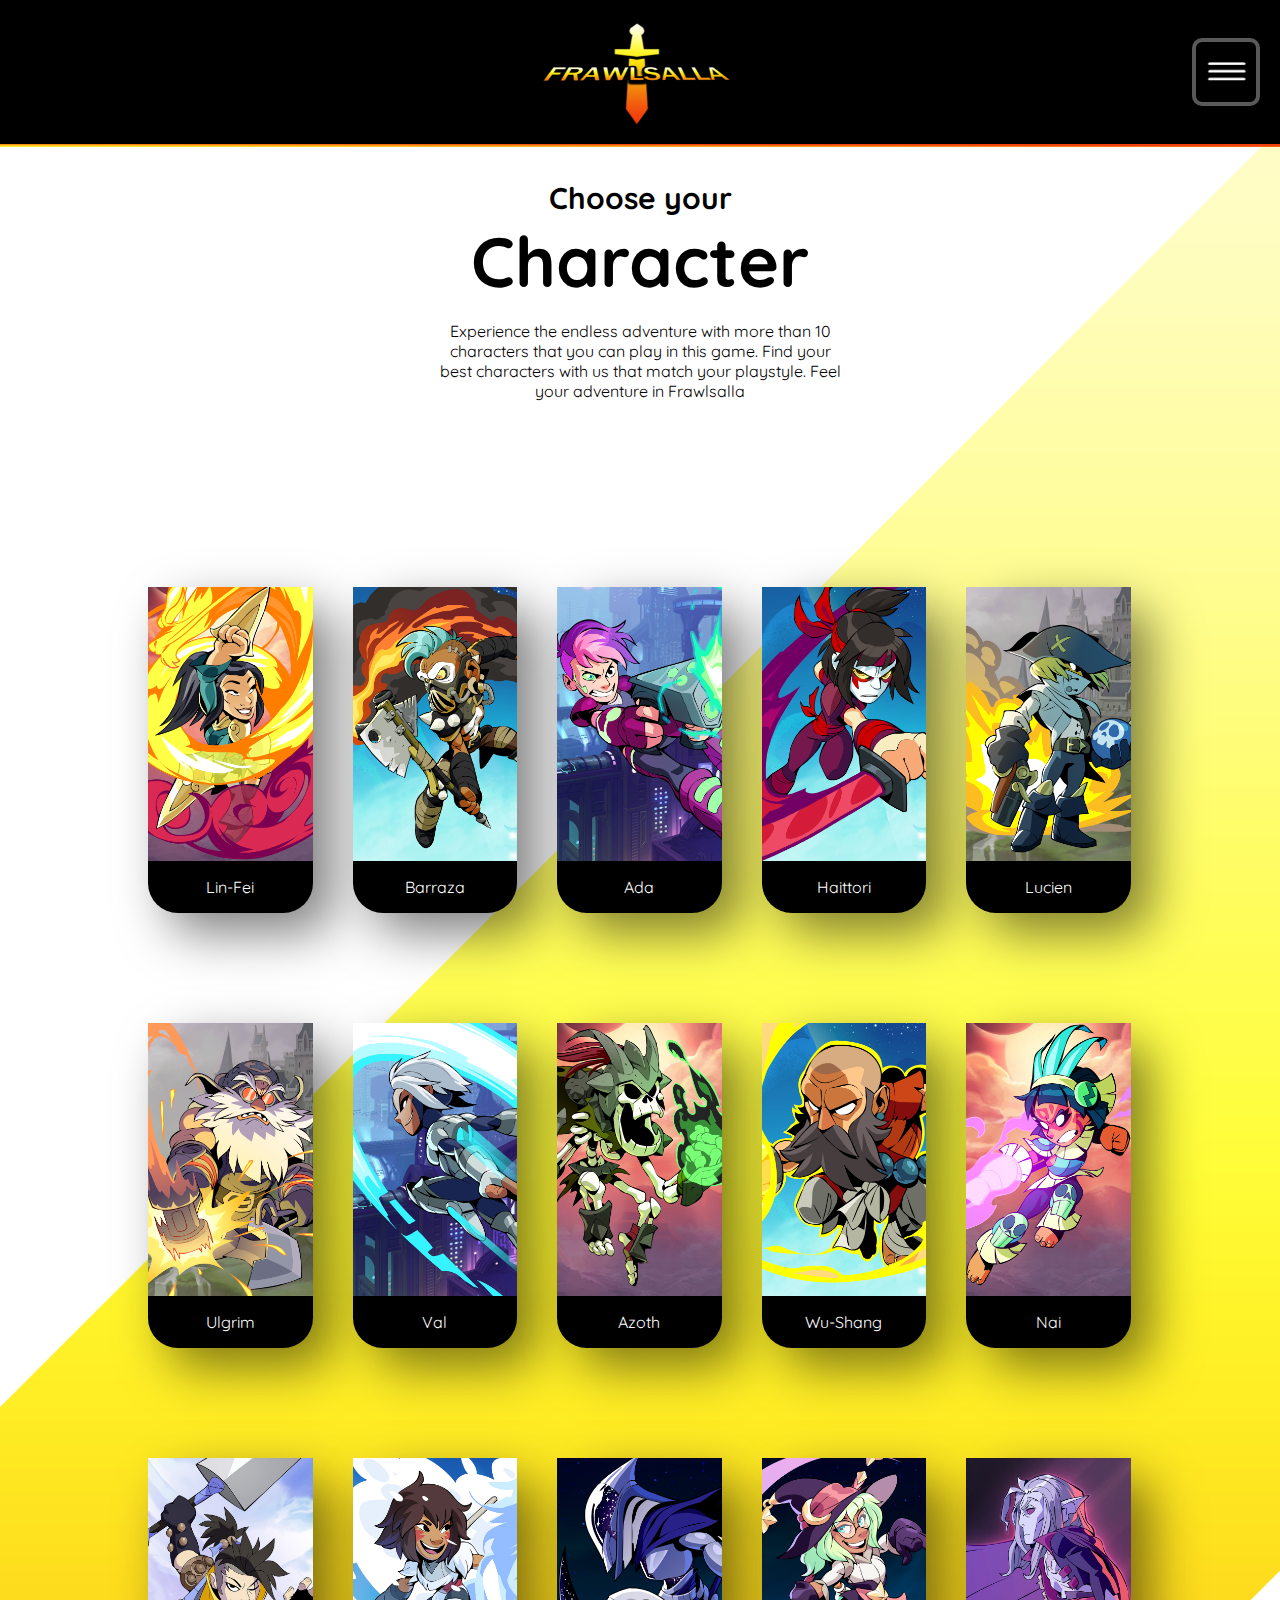
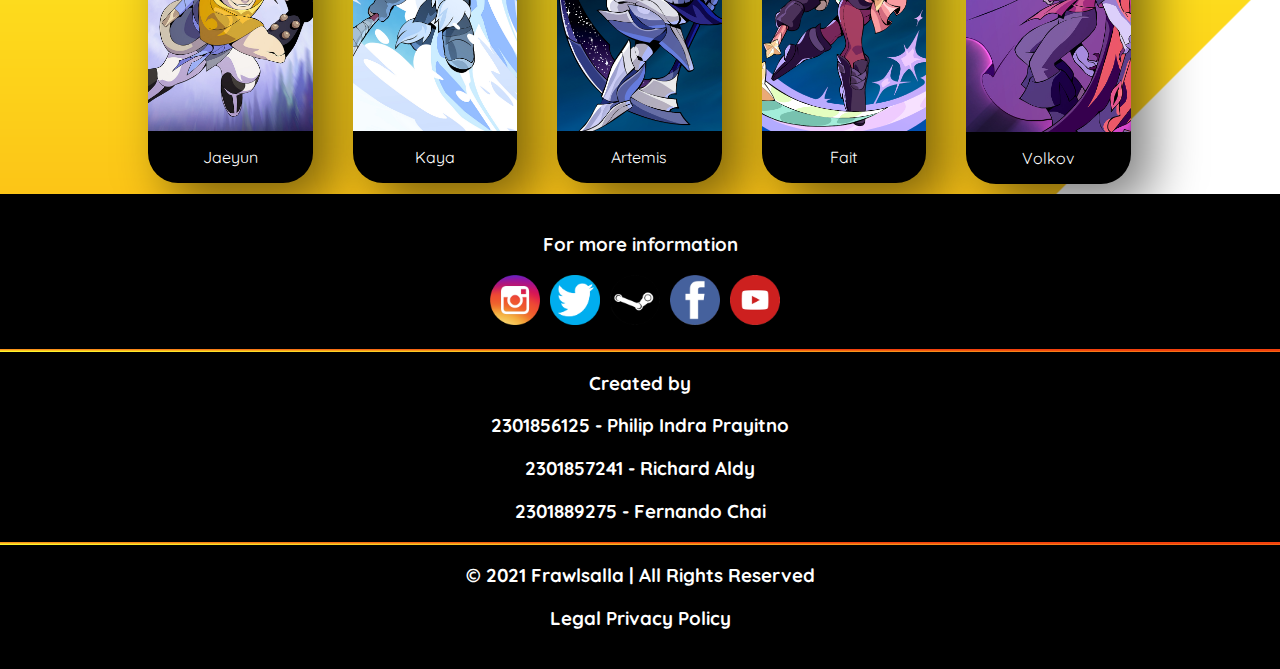
==== Frawlsalla/characters.html @ 428c57b6 "adjust: template" ====
<!DOCTYPE html>
    <head>
        <meta charset="UTF-8">
        <meta http-equiv="X-UA-Compatible" content="IE=edge">
        <meta name="viewport" content="width=device-width, initial-scale=1.0">

        <link rel="preconnect" href="https://fonts.gstatic.com">
        <link rel="stylesheet" href="CSS/header-footer-style.css">
        <link rel="stylesheet" href="CSS/character-style.css">

        <script src="https://ajax.googleapis.com/ajax/libs/jquery/3.5.1/jquery.min.js"></script>
        <script src="JS/header.js"></script>

        <link href="https://fonts.googleapis.com/css2?family=Quicksand:wght@300;400;500;600;700&display=swap" rel="stylesheet">
        <link href="https://fonts.googleapis.com/css2?family=Poppins:ital,wght@0,100;0,200;0,300;0,400;0,500;0,600;0,700;0,800;0,900;1,100;1,200;1,300;1,400;1,500;1,600;1,700;1,800;1,900&display=swap" rel="stylesheet">
        <title>Frawlsalla</title>
    </head>

    <body>
        <header>
            <nav id="header-navbar">
                <div></div>
                <a class="logo" href="index.html"><img id="icn-logo" src="Assets/icn-logo.png"></a>
                <div class="header-navbar-menu">
                    <button onclick="toggleMenu()"></button>
                </div>
            </nav>
            <div class="gradient-background custom-separator"></div>
            <nav id="header-navbar-menu-list">
                <div id="header-navbar-dropdown-menu">
                    <span>Menu &#9660;</span>
                    <ul>
                        <li><a href="index.html">Home</a></li>
                        <li><a href="characters.html">Characters</a></li>
                        <li><a href="event.html">Events</a></li>
                        <li><a href="screenshots.html">Screenshots</a></li>
                        <li><a href="register.html">Play Now</a></li>
                    </ul>
                </div>
            </nav>
        </header>

        <main>
            <div class="content">
                <div class="characters-content">
                    <div class="Content-1-txt">
                        <h3>Choose your</h3>
                        <h1>Character</h1>
                        <p> Experience the endless adventure with more than 10 characters that you can play in this game. Find your best characters with us that match your playstyle. Feel your adventure in Frawlsalla</p>
                    </div>
        
                    <div class="characters-content-grid">
                        <div class="character">
                            <div class="sub-character">
                                <img src="Assets/Characters/Lin-Fei.png" alt="Lin-Fei" width="200px">
                                <p>Lin-Fei</p>
                            </div>
                        </div>
            
                        <div class="character">
                            <div class="sub-character">
                                <img src="Assets/Characters/Barraza.png" alt="Barraza" width="200px">
                                <p>Barraza</p>
                            </div>
                        </div>
        
                        <div class="character">
                            <div class="sub-character">
                                <img src="Assets/Characters/Ada.png" alt="Ada" width="200px">
                                <p>Ada</p>
                            </div>
                        </div>
        
                        <div class="character">
                            <div class="sub-character">
                                <img src="Assets/Characters/Hattori.png" alt="Haittori" width="200px">
                                <p>Haittori</p>
                            </div>
                        </div>
        
                        <div class="character">
                            <div class="sub-character">
                                <img src="Assets/Characters/Lucien.png" alt="Lucien" width="200px">
                                <p>Lucien</p>
                            </div>
                        </div>
        
                        <div class="character">
                            <div class="sub-character">
                                <img src="Assets/Characters/Ulgrim.png" alt="Ulgrim" width="200px">
                                <p>Ulgrim</p>
                            </div>
                        </div>
        
                        <div class="character">
                            <div class="sub-character">
                                <img src="Assets/Characters/Val.png" alt="Val" width="200px">
                                <p>Val</p>
                            </div>
                        </div>
        
                        <div class="character">
                            <div class="sub-character">
                                <img src="Assets/Characters/Azoth.png" alt="Azoth" width="200px">
                                <p>Azoth</p>
                            </div>
                        </div>
        
                        <div class="character">
                            <div class="sub-character">
                                <img src="Assets/Characters/Wu-Shang.png" alt="Wu-Shang" width="200px">
                                <p>Wu-Shang</p>
                            </div>
                        </div>
        
                        <div class="character">
                            <div class="sub-character">
                                <img src="Assets/Characters/Nai.png" alt="Nai" width="200px">
                                <p>Nai</p>
                            </div>
                        </div>
        
                        <div class="character">
                            <div class="sub-character">
                                <img src="Assets/Characters/Jaeyun_WebSplash.jpg" alt="Jaeyun" width="200px">
                                <p>Jaeyun</p>
                            </div>
                        </div>
        
                        <div class="character">
                            <div class="sub-character">
                                <img src="Assets/Characters/Kaya.png" alt="Kaya" width="200px">
                                <p>Kaya</p>
                            </div>
                        </div>
        
                        <div class="character">
                            <div class="sub-character">
                                <img src="Assets/Characters/Artemis.png" alt="Artemis" width="200px">
                                <div class="character-name">
                                    <p>Artemis</p>
                                </div>
                            </div>
                        </div>
        
                        <div class="character">
                            <div class="sub-character">
                                <img src="Assets/Characters/Fait.png" alt="Fait" width="200px">
                                <p>Fait</p>
                            </div>
                        </div>
        
                        <div class="character">
                            <div class="sub-character">
                                <img src="Assets/Characters/LegendSPLASHCard_Volkov.jpg" alt="Volkov" width="200px">
                                <p>Volkov</p>
                            </div>
                        </div>
                    </div>
                </div>
            </div>
        </main>

        <footer>
            <h3>For more information</h3>
            <div class="footer-social-media">
                <a href="https://www.instagram.com/brawlhallafr/" target="_blank">
                    <img id="footer-image-icon" src="Assets/instagram.png">
                </a>
                <a href="https://twitter.com/brawlhalla" target="_blank">
                    <img id="footer-image-icon" src="Assets/twitter.png">
                </a>
                <a href="https://store.steampowered.com/app/291550/Brawlhalla/" target="_blank">
                    <img id="footer-image-icon" src="Assets/steam.png">
                </a>
                <a href="https://www.facebook.com/Brawlhalla/" target="_blank">
                    <img id="footer-image-icon" src="Assets/facebook.png">
                </a>
                <a href="https://www.youtube.com/user/Brawlhalla" target="_blank">
                    <img id="footer-image-icon" src="Assets/youtube.png">
                </a>
            </div>
            
            <br>
            <div class="gradient-background custom-separator"></div>
            <h3>Created by</h3>
            <h3>2301856125 - Philip Indra Prayitno</h3>
            <h3>2301857241 - Richard Aldy</h3>
            <h3>2301889275 - Fernando Chai</h3>

            <div class="gradient-background custom-separator"></div>
            <h3>© 2021 Frawlsalla | All Rights Reserved</h3>
            <h3>Legal Privacy Policy</h3>
        </footer>
    </body>
</html>
---- Frawlsalla/CSS/header-footer-style.css ----
html,
body {
    padding: 0;
    margin: 0;
    font-family: 'Quicksand', sans-serif;
    scroll-behavior: smooth;
    min-width: 300px !important;
}

a {
    text-decoration: none;
    color: white;
}

header {
    position: fixed;
    top: 0;
    left: 0;
    width: 100%;
    z-index: 1000;
    background-color: black;
}

#header-navbar {
    display: flex;
    justify-content: space-between;
    align-items: center;
    transition: 0.6s;
    color: #eeeeee;
    overflow: hidden;
    height: auto;
    padding: 10px 0px;
}

.header-navbar-menu button {
    background: url("../Assets/ic-hamburger.png");
    background-size: contain;
    padding: 30px;
    margin-right: 20px;
    border-radius: 10px;
    border: 4px solid hsla(0, 0%, 100%, .35);
    cursor: pointer;
    transition: 0.3s;
}

.header-navbar-menu button:hover {
    border: 4px solid white;
}

.header-navbar-menu button:focus {
    outline: none;
}

#header-navbar-menu-list {
    display: flex;
    align-content: center;
    justify-content: center;
    opacity: 0;
    height: 0;
    transition: 0.2s ease-out;
    font-weight: 800;
    font-size: large;
}

#header-navbar-menu-list div {
    color: white;
    margin: 0 50px;
    padding: 15px 0;
}

#header-navbar-dropdown-menu span {
    width: 100% !important;
}

#header-navbar-dropdown-menu {
    text-align: center;
    left: 0;
    transition: all .5s ease;
    cursor: pointer;
}

#header-navbar-dropdown-menu ul {
    position: absolute;
    color: white;
    list-style-type: none;
    padding: 0;
    height: 0;
    opacity: 0;
    transition: all .5s ease;
    width: 200px;
    padding: 0;
    margin: 0;
    top: 100%;
    text-align: left;
}

#header-navbar-dropdown-menu:hover ul {
    opacity: 1;
    transform: translateY(0);
    background-color: black;
    height: auto;
    margin-left: 0;
}

#header-navbar-dropdown-menu li {
    padding: 10px 10px;
}

#icn-logo {
    width: 200px;
    height: 120px;
    margin-left: 80px;
}

#first-menu-item {
    padding-left: 0 !important;
}

.footer-left {
    padding-left: 50px;
    color: white;
}

#footer-image-icon {
    width: 50px;
    height: 50px;
    margin-right: 10px;
}

#footer-findus-label {
    color: white;
    margin-right: 20px;
}

.footer-image-icon-end {
    padding-right: 25px;
}

footer {
    color: white;
    background-color: #000000;
    height: auto;
    display: block;
    justify-content: space-between;
    align-items: center;
    padding: 20px 0px;
    justify-content: center;
}

footer h3 {
    text-align: center;
}

.footer-social-media {
    right: 0;
    display: flex;
    margin-left: auto;
    align-items: center;
    justify-content: center;
}

.gradient-background {
    background: linear-gradient(to top right, #fff32a 10%, #f2400d 70%);
}

.custom-separator {
    width: 100%;
    height: 3px;
}

main {  
    padding: 0;
    margin: 0; 
    background-image: url(../Assets/bg-01.png), url(../Assets/bg-01.png) , url(../Assets/bg-01.png), url(../Assets/bg-01.png) , url(../Assets/bg-01.png);
	background-position: right top, right top, right top, right top, right top;
    background-repeat: no-repeat;
    background-position-y: 0vh, 200vh, 400vh, 600vh, 800vh;
}

.content {
    
}
---- Frawlsalla/CSS/character-style.css ----
.characters-content {
    margin: 10% 10% 0 10%;
    display: flex;
    flex-direction: column;
}

.characters-content-grid {
    padding-bottom: 70px;
}

.Content-1-txt {
    flex: auto;
    align-items: center;
    display: flex;
    flex-direction: column;
    margin: 5% 30% 0px 30%;
    text-align: center;
}

.Content-1-txt h1 {
    margin: 0px;
    font-size: 70px;
}

.Content-1-txt h3 {
    margin: 0px;
    font-size: 30px;
}

.sub-character {
    background-color: #000000;
    color: white;
    display: flex;
    flex-direction: column;
    align-items: center;
    border-radius: 30px;
    box-shadow: 20px 20px 50px rgba(0, 0, 0, 0.5);
    transition: 0.5s;
    transform: translateY(100px);
    cursor: pointer;
    margin: 0px 15px;
}

.sub-character img {
    width: 100%;
    height: auto;
}

.character {
    padding: 0 5px;
    float: left;
    width: 19%;
    margin: 70px 0px 40px 0px;
    padding-bottom: 0 50px;
}

.sub-character:hover {
    transform: translateY(0px);
}

@media only screen and (max-width: 800px) {
    .character {
        width: 30%;
    }
    .Content-1-txt {
        flex: auto;
        align-items: center;
        display: flex;
        flex-direction: column;
        margin: 20% 20% 0px 20%;
        text-align: center;
    }
}

@media only screen and (max-width: 600px) {
    .character {
        width: 40%;
        padding-left: 30px;
    }
    .Content-1-txt {
        flex: auto;
        align-items: center;
        display: flex;
        flex-direction: column;
        margin: 25% 15% 0px 15%;
        text-align: center;
    }
}

@media only screen and (max-width: 400px) {
    .character {
        width: 80%;
        padding-left: 30px;
    }
    .Content-1-txt {
        flex: auto;
        align-items: center;
        display: flex;
        flex-direction: column;
        margin: 40% 10% 0px 10%;
        text-align: center;
    }
    .Content-1-txt h1 {
        margin: 0px;
        font-size: 40px;
    }
    .Content-1-txt h3 {
        margin: 0px;
        font-size: 20px;
    }
    .custom-separator {
        height: 2px;
    }
}

@media only screen and (max-width: 799px) {
    #header-navbar-menu-list div {
        color: white;
        margin: 0 20px;
        padding: 15px 0;
    }
}
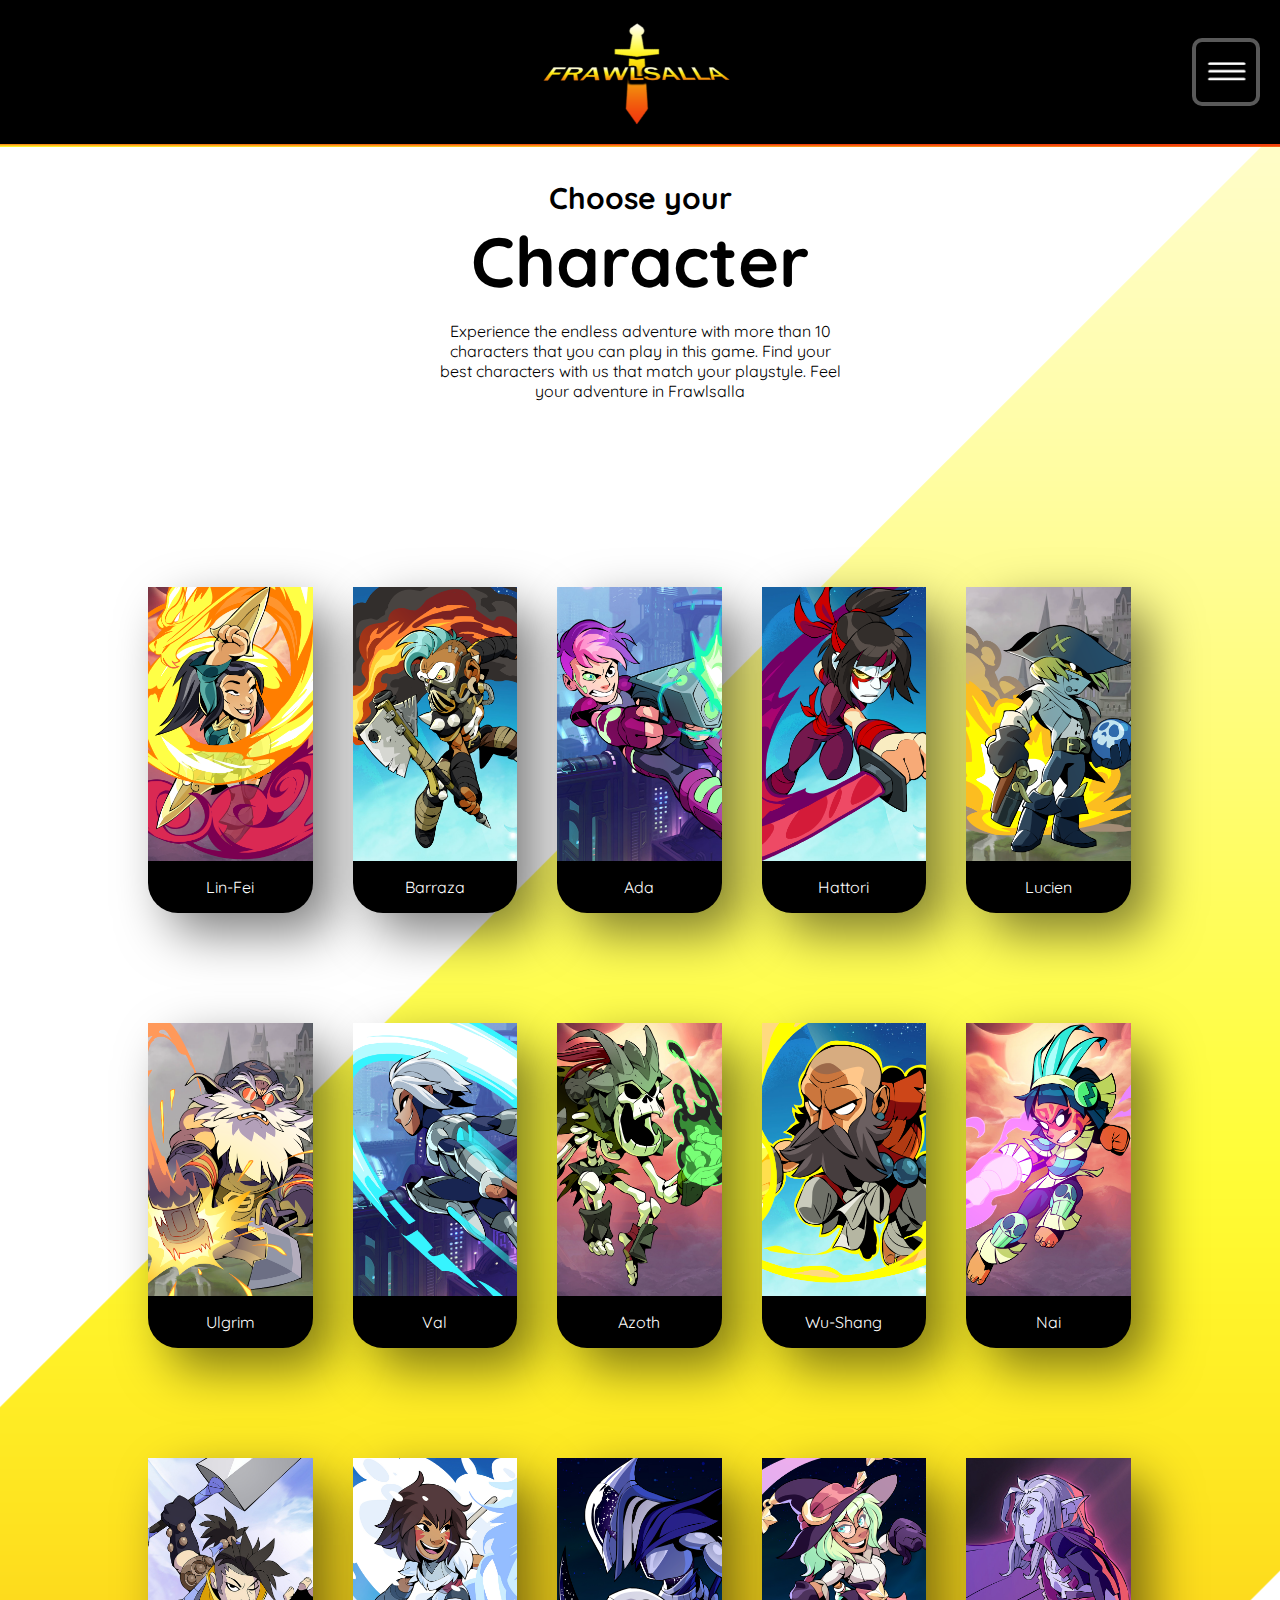
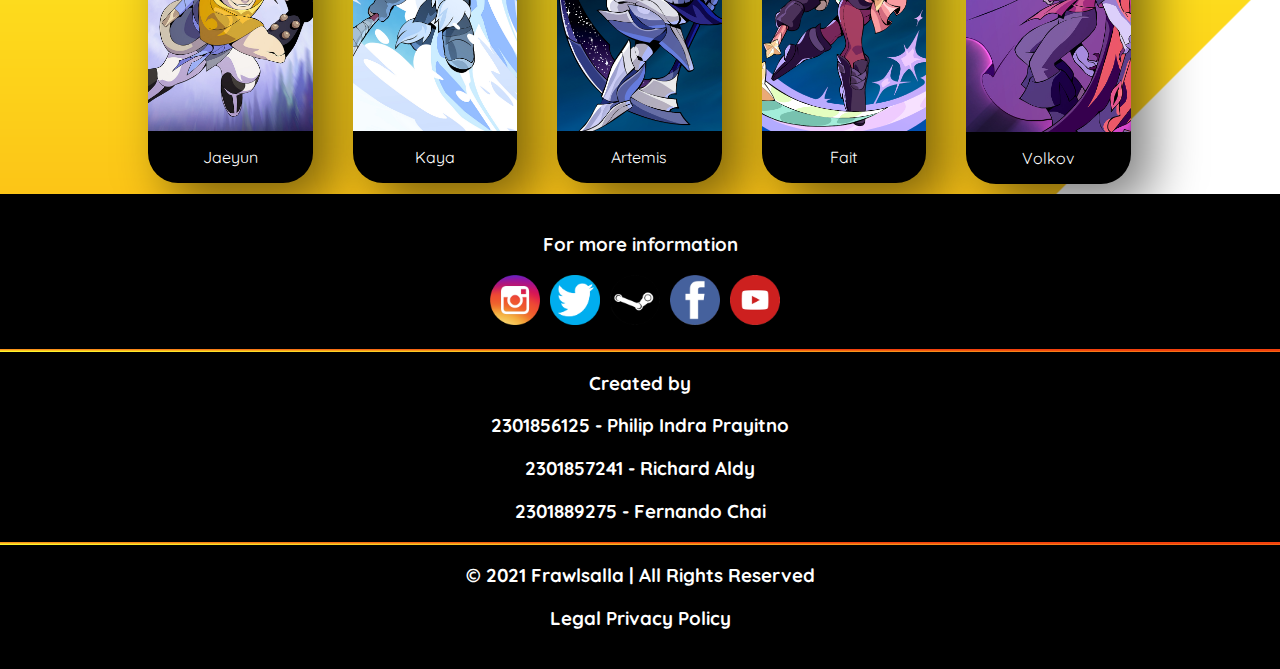
==== commit 1dff4e93: "feat: register page" ====
--- a/Frawlsalla/characters.html
+++ b/Frawlsalla/characters.html
@@ -34,7 +34,7 @@
                         <li><a href="characters.html">Characters</a></li>
                         <li><a href="event.html">Events</a></li>
                         <li><a href="screenshots.html">Screenshots</a></li>
-                        <li><a href="register.html">Play Now</a></li>
+                        <li><a href="play-now.html">Play Now</a></li>
                     </ul>
                 </div>
             </nav>
@@ -73,8 +73,8 @@
         
                         <div class="character">
                             <div class="sub-character">
-                                <img src="Assets/Characters/Hattori.png" alt="Haittori" width="200px">
-                                <p>Haittori</p>
+                                <img src="Assets/Characters/Hattori.png" alt="Hattori" width="200px">
+                                <p>Hattori</p>
                             </div>
                         </div>
         
--- a/Frawlsalla/CSS/header-footer-style.css
+++ b/Frawlsalla/CSS/header-footer-style.css
@@ -168,15 +168,23 @@
     height: 3px;
 }
 
+.bg-black {
+    background-color: black;
+}
+
 main {  
     padding: 0;
     margin: 0; 
-    background-image: url(../Assets/bg-01.png), url(../Assets/bg-01.png) , url(../Assets/bg-01.png), url(../Assets/bg-01.png) , url(../Assets/bg-01.png);
-	background-position: right top, right top, right top, right top, right top;
+    background-image: url(../Assets/bg-01.png), url(../Assets/bg-02.png) , url(../Assets/bg-01.png), url(../Assets/bg-02.png) , url(../Assets/bg-01.png);
+	background-position: right top, left top, right top, left top, right top;
     background-repeat: no-repeat;
-    background-position-y: 0vh, 200vh, 400vh, 600vh, 800vh;
+    background-position-y: 0vh, 240vh, 480vh, 720vh, 960vh;
 }
 
-.content {
-    
+.blank-space {
+    height: 200px;
+}
+
+.blank-space-small {
+    height: 100px;
 }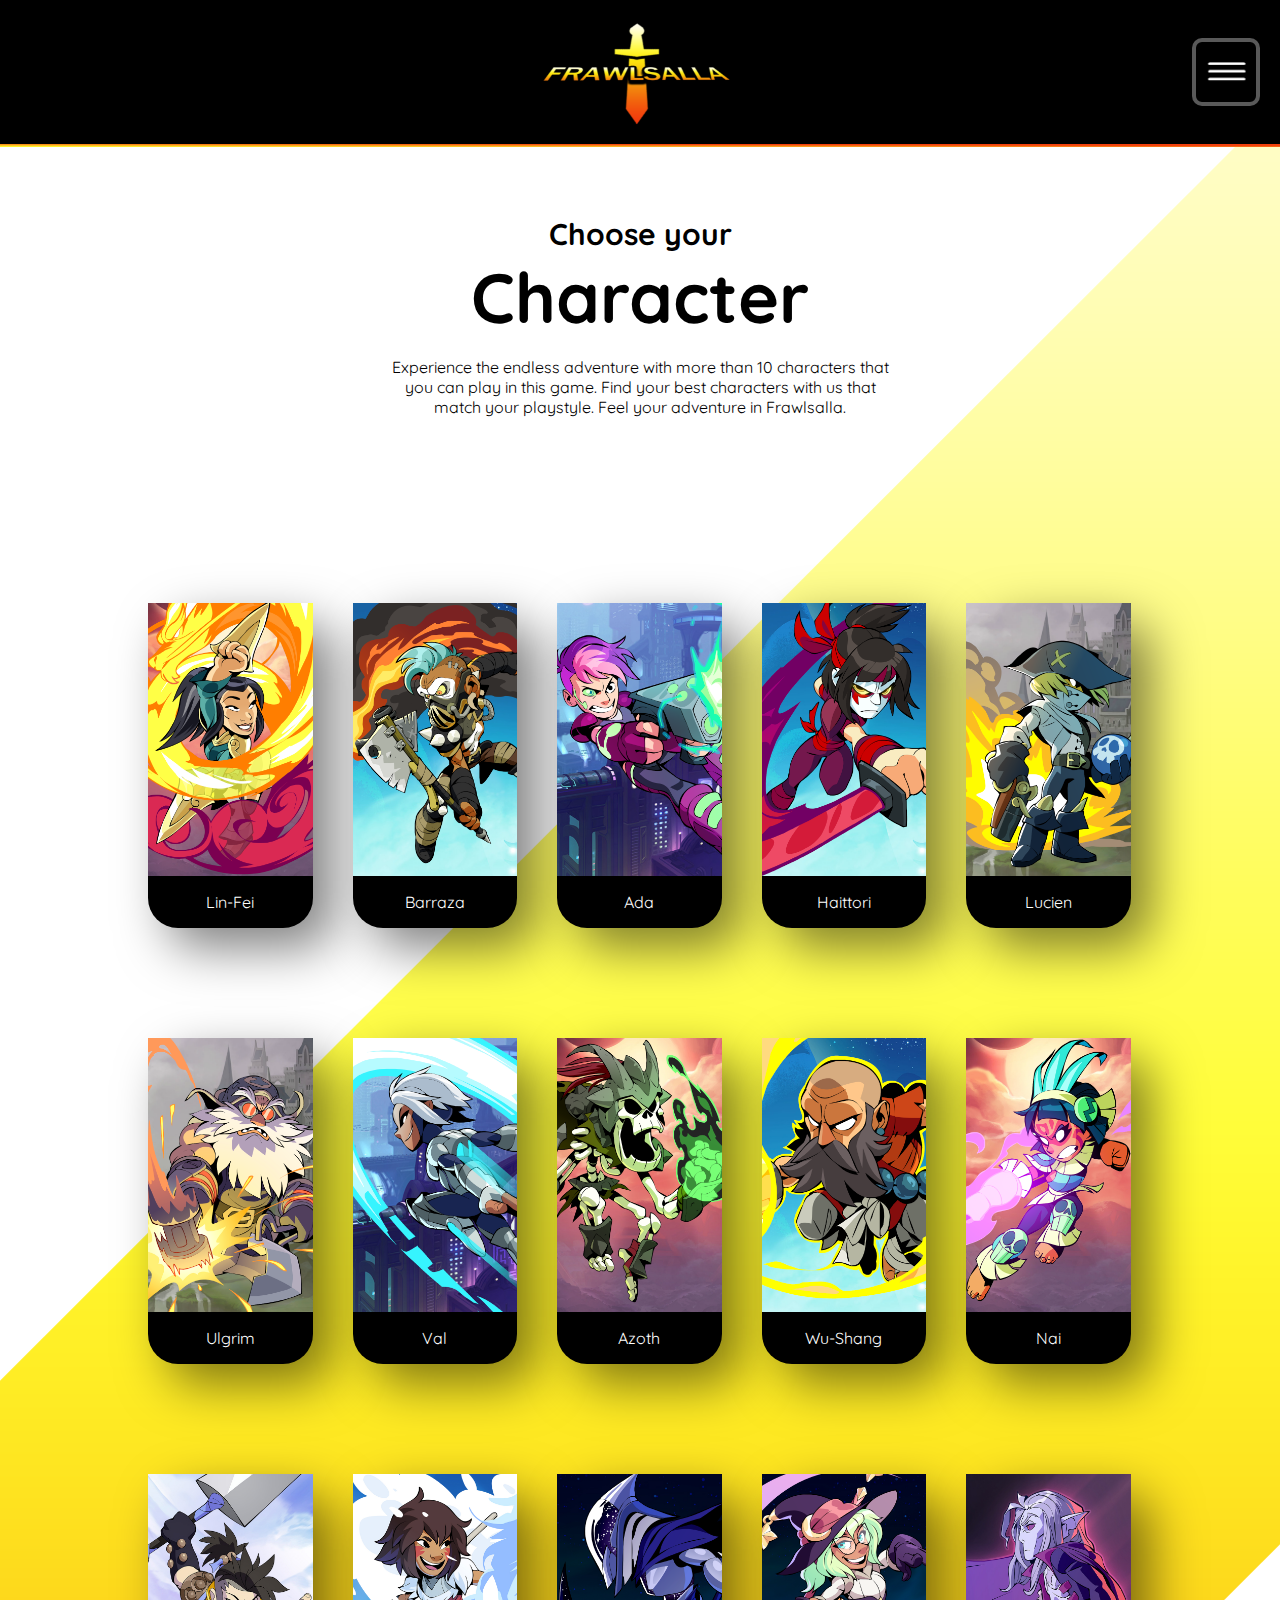
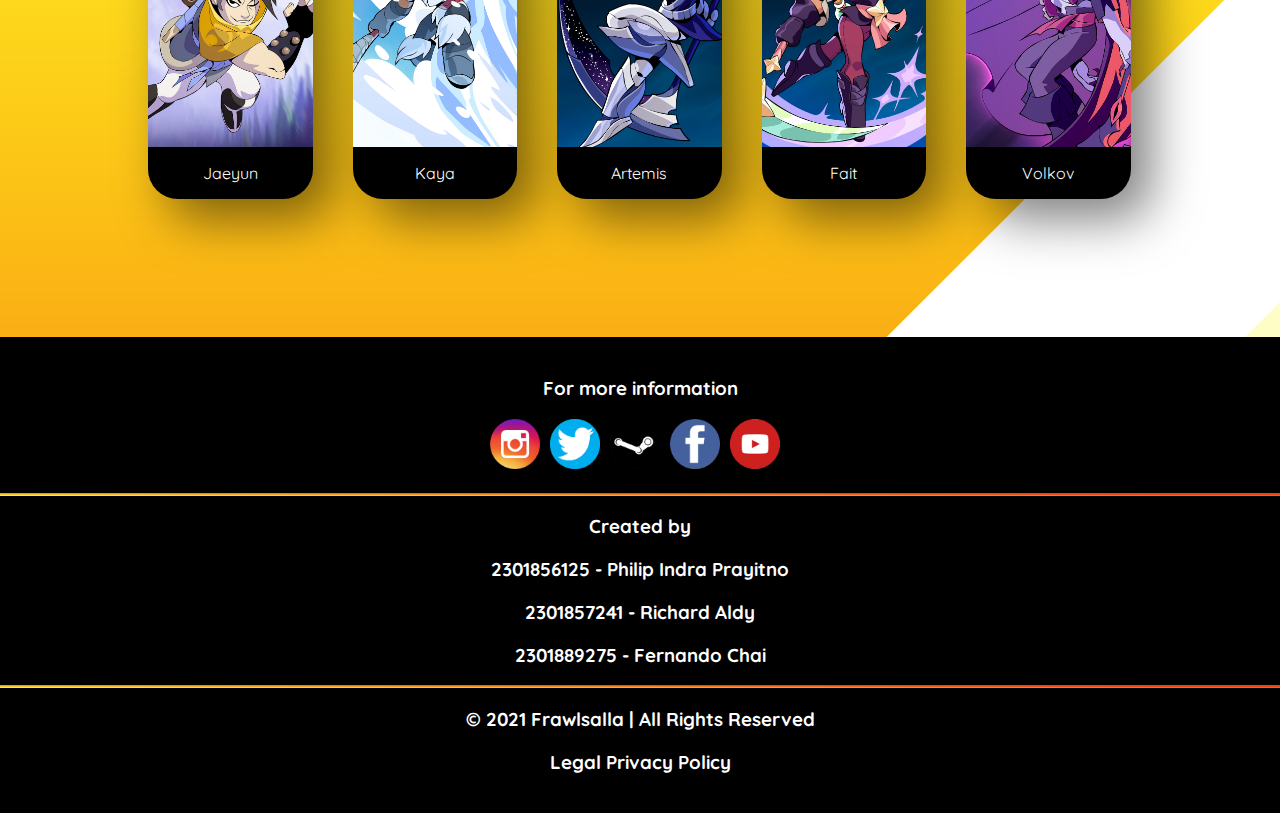
==== commit a681d9a5: "fix responsive characters page & make screenshots page" ====
--- a/Frawlsalla/characters.html
+++ b/Frawlsalla/characters.html
@@ -1,196 +1,203 @@
 <!DOCTYPE html>
-    <head>
-        <meta charset="UTF-8">
-        <meta http-equiv="X-UA-Compatible" content="IE=edge">
-        <meta name="viewport" content="width=device-width, initial-scale=1.0">
-
-        <link rel="preconnect" href="https://fonts.gstatic.com">
-        <link rel="stylesheet" href="CSS/header-footer-style.css">
-        <link rel="stylesheet" href="CSS/character-style.css">
-
-        <script src="https://ajax.googleapis.com/ajax/libs/jquery/3.5.1/jquery.min.js"></script>
-        <script src="JS/header.js"></script>
-
-        <link href="https://fonts.googleapis.com/css2?family=Quicksand:wght@300;400;500;600;700&display=swap" rel="stylesheet">
-        <link href="https://fonts.googleapis.com/css2?family=Poppins:ital,wght@0,100;0,200;0,300;0,400;0,500;0,600;0,700;0,800;0,900;1,100;1,200;1,300;1,400;1,500;1,600;1,700;1,800;1,900&display=swap" rel="stylesheet">
-        <title>Frawlsalla</title>
-    </head>
-
-    <body>
-        <header>
-            <nav id="header-navbar">
-                <div></div>
-                <a class="logo" href="index.html"><img id="icn-logo" src="Assets/icn-logo.png"></a>
-                <div class="header-navbar-menu">
-                    <button onclick="toggleMenu()"></button>
+
+<head>
+    <meta charset="UTF-8">
+    <meta http-equiv="X-UA-Compatible" content="IE=edge">
+    <meta name="viewport" content="width=device-width, initial-scale=1.0">
+
+    <link rel="preconnect" href="https://fonts.gstatic.com">
+    <link rel="stylesheet" href="CSS/header-footer-style.css">
+    <link rel="stylesheet" href="CSS/character-style.css">
+
+    <script src="https://ajax.googleapis.com/ajax/libs/jquery/3.5.1/jquery.min.js"></script>
+    <script src="JS/header.js"></script>
+
+    <link href="https://fonts.googleapis.com/css2?family=Quicksand:wght@300;400;500;600;700&display=swap"
+        rel="stylesheet">
+    <link
+        href="https://fonts.googleapis.com/css2?family=Poppins:ital,wght@0,100;0,200;0,300;0,400;0,500;0,600;0,700;0,800;0,900;1,100;1,200;1,300;1,400;1,500;1,600;1,700;1,800;1,900&display=swap"
+        rel="stylesheet">
+    <title>Frawlsalla</title>
+</head>
+
+<body>
+    <header>
+        <nav id="header-navbar">
+            <div></div>
+            <a class="logo" href="index.html"><img id="icn-logo" src="Assets/icn-logo.png"></a>
+            <div class="header-navbar-menu">
+                <button onclick="toggleMenu()"></button>
+            </div>
+        </nav>
+        <div class="gradient-background custom-separator"></div>
+        <nav id="header-navbar-menu-list">
+            <div id="header-navbar-dropdown-menu">
+                <span>Menu &#9660;</span>
+                <ul>
+                    <li><a href="index.html">Home</a></li>
+                    <li><a href="characters.html">Characters</a></li>
+                    <li><a href="event.html">Events</a></li>
+                    <li><a href="screenshots.html">Screenshots</a></li>
+                    <li><a href="register.html">Play Now</a></li>
+                </ul>
+            </div>
+        </nav>
+    </header>
+
+    <main>
+        <div class="content">
+            <div class="characters-content">
+                <div class="Content-1-txt">
+                    <h3>Choose your</h3>
+                    <h1>Character</h1>
+                    <p> Experience the endless adventure with more than 10 characters that you can play in this game.
+                        Find your best characters with us that match your playstyle. Feel your adventure in Frawlsalla.
+                    </p>
                 </div>
-            </nav>
-            <div class="gradient-background custom-separator"></div>
-            <nav id="header-navbar-menu-list">
-                <div id="header-navbar-dropdown-menu">
-                    <span>Menu &#9660;</span>
-                    <ul>
-                        <li><a href="index.html">Home</a></li>
-                        <li><a href="characters.html">Characters</a></li>
-                        <li><a href="event.html">Events</a></li>
-                        <li><a href="screenshots.html">Screenshots</a></li>
-                        <li><a href="play-now.html">Play Now</a></li>
-                    </ul>
-                </div>
-            </nav>
-        </header>
-
-        <main>
-            <div class="content">
-                <div class="characters-content">
-                    <div class="Content-1-txt">
-                        <h3>Choose your</h3>
-                        <h1>Character</h1>
-                        <p> Experience the endless adventure with more than 10 characters that you can play in this game. Find your best characters with us that match your playstyle. Feel your adventure in Frawlsalla</p>
-                    </div>
-        
-                    <div class="characters-content-grid">
-                        <div class="character">
-                            <div class="sub-character">
-                                <img src="Assets/Characters/Lin-Fei.png" alt="Lin-Fei" width="200px">
-                                <p>Lin-Fei</p>
+
+                <div class="characters-content-grid">
+                    <div class="character">
+                        <div class="sub-character">
+                            <img src="Assets/Characters/Lin-Fei.png" alt="Lin-Fei" width="200px">
+                            <p>Lin-Fei</p>
+                        </div>
+                    </div>
+
+                    <div class="character ">
+                        <div class="sub-character">
+                            <img src="Assets/Characters/Barraza.png" alt="Barraza" width="200px">
+                            <p>Barraza</p>
+                        </div>
+                    </div>
+
+                    <div class="character">
+                        <div class="sub-character">
+                            <img src="Assets/Characters/Ada.png" alt="Ada" width="200px">
+                            <p>Ada</p>
+                        </div>
+                    </div>
+
+                    <div class="character">
+                        <div class="sub-character">
+                            <img src="Assets/Characters/Hattori.png" alt="Haittori" width="200px">
+                            <p>Haittori</p>
+                        </div>
+                    </div>
+
+                    <div class="character">
+                        <div class="sub-character">
+                            <img src="Assets/Characters/Lucien.png" alt="Lucien" width="200px">
+                            <p>Lucien</p>
+                        </div>
+                    </div>
+
+                    <div class="character">
+                        <div class="sub-character">
+                            <img src="Assets/Characters/Ulgrim.png" alt="Ulgrim" width="200px">
+                            <p>Ulgrim</p>
+                        </div>
+                    </div>
+
+                    <div class="character">
+                        <div class="sub-character">
+                            <img src="Assets/Characters/Val.png" alt="Val" width="200px">
+                            <p>Val</p>
+                        </div>
+                    </div>
+
+                    <div class="character">
+                        <div class="sub-character">
+                            <img src="Assets/Characters/Azoth.png" alt="Azoth" width="200px">
+                            <p>Azoth</p>
+                        </div>
+                    </div>
+
+                    <div class="character">
+                        <div class="sub-character">
+                            <img src="Assets/Characters/Wu-Shang.png" alt="Wu-Shang" width="200px">
+                            <p>Wu-Shang</p>
+                        </div>
+                    </div>
+
+                    <div class="character">
+                        <div class="sub-character">
+                            <img src="Assets/Characters/Nai.png" alt="Nai" width="200px">
+                            <p>Nai</p>
+                        </div>
+                    </div>
+
+                    <div class="character">
+                        <div class="sub-character">
+                            <img src="Assets/Characters/Jaeyun_WebSplash.jpg" alt="Jaeyun" width="200px">
+                            <p>Jaeyun</p>
+                        </div>
+                    </div>
+
+                    <div class="character">
+                        <div class="sub-character">
+                            <img src="Assets/Characters/Kaya.png" alt="Kaya" width="200px">
+                            <p>Kaya</p>
+                        </div>
+                    </div>
+
+                    <div class="character">
+                        <div class="sub-character">
+                            <img src="Assets/Characters/Artemis.png" alt="Artemis" width="200px">
+                            <div class="character-name">
+                                <p>Artemis</p>
                             </div>
                         </div>
-            
-                        <div class="character">
-                            <div class="sub-character">
-                                <img src="Assets/Characters/Barraza.png" alt="Barraza" width="200px">
-                                <p>Barraza</p>
-                            </div>
-                        </div>
-        
-                        <div class="character">
-                            <div class="sub-character">
-                                <img src="Assets/Characters/Ada.png" alt="Ada" width="200px">
-                                <p>Ada</p>
-                            </div>
-                        </div>
-        
-                        <div class="character">
-                            <div class="sub-character">
-                                <img src="Assets/Characters/Hattori.png" alt="Hattori" width="200px">
-                                <p>Hattori</p>
-                            </div>
-                        </div>
-        
-                        <div class="character">
-                            <div class="sub-character">
-                                <img src="Assets/Characters/Lucien.png" alt="Lucien" width="200px">
-                                <p>Lucien</p>
-                            </div>
-                        </div>
-        
-                        <div class="character">
-                            <div class="sub-character">
-                                <img src="Assets/Characters/Ulgrim.png" alt="Ulgrim" width="200px">
-                                <p>Ulgrim</p>
-                            </div>
-                        </div>
-        
-                        <div class="character">
-                            <div class="sub-character">
-                                <img src="Assets/Characters/Val.png" alt="Val" width="200px">
-                                <p>Val</p>
-                            </div>
-                        </div>
-        
-                        <div class="character">
-                            <div class="sub-character">
-                                <img src="Assets/Characters/Azoth.png" alt="Azoth" width="200px">
-                                <p>Azoth</p>
-                            </div>
-                        </div>
-        
-                        <div class="character">
-                            <div class="sub-character">
-                                <img src="Assets/Characters/Wu-Shang.png" alt="Wu-Shang" width="200px">
-                                <p>Wu-Shang</p>
-                            </div>
-                        </div>
-        
-                        <div class="character">
-                            <div class="sub-character">
-                                <img src="Assets/Characters/Nai.png" alt="Nai" width="200px">
-                                <p>Nai</p>
-                            </div>
-                        </div>
-        
-                        <div class="character">
-                            <div class="sub-character">
-                                <img src="Assets/Characters/Jaeyun_WebSplash.jpg" alt="Jaeyun" width="200px">
-                                <p>Jaeyun</p>
-                            </div>
-                        </div>
-        
-                        <div class="character">
-                            <div class="sub-character">
-                                <img src="Assets/Characters/Kaya.png" alt="Kaya" width="200px">
-                                <p>Kaya</p>
-                            </div>
-                        </div>
-        
-                        <div class="character">
-                            <div class="sub-character">
-                                <img src="Assets/Characters/Artemis.png" alt="Artemis" width="200px">
-                                <div class="character-name">
-                                    <p>Artemis</p>
-                                </div>
-                            </div>
-                        </div>
-        
-                        <div class="character">
-                            <div class="sub-character">
-                                <img src="Assets/Characters/Fait.png" alt="Fait" width="200px">
-                                <p>Fait</p>
-                            </div>
-                        </div>
-        
-                        <div class="character">
-                            <div class="sub-character">
-                                <img src="Assets/Characters/LegendSPLASHCard_Volkov.jpg" alt="Volkov" width="200px">
-                                <p>Volkov</p>
-                            </div>
+                    </div>
+
+                    <div class="character">
+                        <div class="sub-character">
+                            <img src="Assets/Characters/Fait.png" alt="Fait" width="200px">
+                            <p>Fait</p>
+                        </div>
+                    </div>
+
+                    <div class="character">
+                        <div class="sub-character">
+                            <img src="Assets/Characters/LegendSPLASHCard_Volkov.jpg" alt="Volkov" width="200px">
+                            <p>Volkov</p>
                         </div>
                     </div>
                 </div>
             </div>
-        </main>
-
-        <footer>
-            <h3>For more information</h3>
-            <div class="footer-social-media">
-                <a href="https://www.instagram.com/brawlhallafr/" target="_blank">
-                    <img id="footer-image-icon" src="Assets/instagram.png">
-                </a>
-                <a href="https://twitter.com/brawlhalla" target="_blank">
-                    <img id="footer-image-icon" src="Assets/twitter.png">
-                </a>
-                <a href="https://store.steampowered.com/app/291550/Brawlhalla/" target="_blank">
-                    <img id="footer-image-icon" src="Assets/steam.png">
-                </a>
-                <a href="https://www.facebook.com/Brawlhalla/" target="_blank">
-                    <img id="footer-image-icon" src="Assets/facebook.png">
-                </a>
-                <a href="https://www.youtube.com/user/Brawlhalla" target="_blank">
-                    <img id="footer-image-icon" src="Assets/youtube.png">
-                </a>
-            </div>
-            
-            <br>
-            <div class="gradient-background custom-separator"></div>
-            <h3>Created by</h3>
-            <h3>2301856125 - Philip Indra Prayitno</h3>
-            <h3>2301857241 - Richard Aldy</h3>
-            <h3>2301889275 - Fernando Chai</h3>
-
-            <div class="gradient-background custom-separator"></div>
-            <h3>© 2021 Frawlsalla | All Rights Reserved</h3>
-            <h3>Legal Privacy Policy</h3>
-        </footer>
-    </body>
+        </div>
+    </main>
+
+    <footer>
+        <h3>For more information</h3>
+        <div class="footer-social-media">
+            <a href="https://www.instagram.com/brawlhallafr/" target="_blank">
+                <img id="footer-image-icon" src="Assets/instagram.png">
+            </a>
+            <a href="https://twitter.com/brawlhalla" target="_blank">
+                <img id="footer-image-icon" src="Assets/twitter.png">
+            </a>
+            <a href="https://store.steampowered.com/app/291550/Brawlhalla/" target="_blank">
+                <img id="footer-image-icon" src="Assets/steam.png">
+            </a>
+            <a href="https://www.facebook.com/Brawlhalla/" target="_blank">
+                <img id="footer-image-icon" src="Assets/facebook.png">
+            </a>
+            <a href="https://www.youtube.com/user/Brawlhalla" target="_blank">
+                <img id="footer-image-icon" src="Assets/youtube.png">
+            </a>
+        </div>
+
+        <br>
+        <div class="gradient-background custom-separator"></div>
+        <h3>Created by</h3>
+        <h3>2301856125 - Philip Indra Prayitno</h3>
+        <h3>2301857241 - Richard Aldy</h3>
+        <h3>2301889275 - Fernando Chai</h3>
+
+        <div class="gradient-background custom-separator"></div>
+        <h3>© 2021 Frawlsalla | All Rights Reserved</h3>
+        <h3>Legal Privacy Policy</h3>
+    </footer>
+</body>
+
 </html>--- a/Frawlsalla/CSS/header-footer-style.css
+++ b/Frawlsalla/CSS/header-footer-style.css
@@ -1,190 +1,183 @@
 html,
 body {
-    padding: 0;
-    margin: 0;
-    font-family: 'Quicksand', sans-serif;
-    scroll-behavior: smooth;
-    min-width: 300px !important;
+  padding: 0;
+  margin: 0;
+  font-family: "Quicksand", sans-serif;
+  scroll-behavior: smooth;
+  min-width: 300px !important;
 }
 
 a {
-    text-decoration: none;
-    color: white;
+  text-decoration: none;
+  color: white;
 }
 
 header {
-    position: fixed;
-    top: 0;
-    left: 0;
-    width: 100%;
-    z-index: 1000;
-    background-color: black;
+  position: fixed;
+  top: 0;
+  left: 0;
+  width: 100%;
+  z-index: 1000;
+  background-color: black;
 }
 
 #header-navbar {
-    display: flex;
-    justify-content: space-between;
-    align-items: center;
-    transition: 0.6s;
-    color: #eeeeee;
-    overflow: hidden;
-    height: auto;
-    padding: 10px 0px;
+  display: flex;
+  justify-content: space-between;
+  align-items: center;
+  transition: 0.6s;
+  color: #eeeeee;
+  overflow: hidden;
+  height: auto;
+  padding: 10px 0px;
 }
 
 .header-navbar-menu button {
-    background: url("../Assets/ic-hamburger.png");
-    background-size: contain;
-    padding: 30px;
-    margin-right: 20px;
-    border-radius: 10px;
-    border: 4px solid hsla(0, 0%, 100%, .35);
-    cursor: pointer;
-    transition: 0.3s;
+  background: url("../Assets/ic-hamburger.png");
+  background-size: contain;
+  padding: 30px;
+  margin-right: 20px;
+  border-radius: 10px;
+  border: 4px solid hsla(0, 0%, 100%, 0.35);
+  cursor: pointer;
+  transition: 0.3s;
 }
 
 .header-navbar-menu button:hover {
-    border: 4px solid white;
+  border: 4px solid white;
 }
 
 .header-navbar-menu button:focus {
-    outline: none;
+  outline: none;
 }
 
 #header-navbar-menu-list {
-    display: flex;
-    align-content: center;
-    justify-content: center;
-    opacity: 0;
-    height: 0;
-    transition: 0.2s ease-out;
-    font-weight: 800;
-    font-size: large;
+  display: flex;
+  align-content: center;
+  justify-content: center;
+  opacity: 0;
+  height: 0;
+  transition: 0.2s ease-out;
+  font-weight: 800;
+  font-size: large;
 }
 
 #header-navbar-menu-list div {
-    color: white;
-    margin: 0 50px;
-    padding: 15px 0;
+  color: white;
+  margin: 0 50px;
+  padding: 15px 0;
 }
 
 #header-navbar-dropdown-menu span {
-    width: 100% !important;
+  width: 100% !important;
 }
 
 #header-navbar-dropdown-menu {
-    text-align: center;
-    left: 0;
-    transition: all .5s ease;
-    cursor: pointer;
+  text-align: center;
+  left: 0;
+  transition: all 0.5s ease;
+  cursor: pointer;
 }
 
 #header-navbar-dropdown-menu ul {
-    position: absolute;
-    color: white;
-    list-style-type: none;
-    padding: 0;
-    height: 0;
-    opacity: 0;
-    transition: all .5s ease;
-    width: 200px;
-    padding: 0;
-    margin: 0;
-    top: 100%;
-    text-align: left;
+  position: absolute;
+  color: white;
+  list-style-type: none;
+  padding: 0;
+  height: 0;
+  opacity: 0;
+  transition: all 0.5s ease;
+  width: 200px;
+  padding: 0;
+  margin: 0;
+  top: 100%;
+  text-align: left;
 }
 
 #header-navbar-dropdown-menu:hover ul {
-    opacity: 1;
-    transform: translateY(0);
-    background-color: black;
-    height: auto;
-    margin-left: 0;
+  opacity: 1;
+  transform: translateY(0);
+  background-color: black;
+  height: auto;
+  margin-left: 0;
 }
 
 #header-navbar-dropdown-menu li {
-    padding: 10px 10px;
+  padding: 10px 10px;
 }
 
 #icn-logo {
-    width: 200px;
-    height: 120px;
-    margin-left: 80px;
+  width: 200px;
+  height: 120px;
+  margin-left: 80px;
 }
 
 #first-menu-item {
-    padding-left: 0 !important;
+  padding-left: 0 !important;
 }
 
 .footer-left {
-    padding-left: 50px;
-    color: white;
+  padding-left: 50px;
+  color: white;
 }
 
 #footer-image-icon {
-    width: 50px;
-    height: 50px;
-    margin-right: 10px;
+  width: 50px;
+  height: 50px;
+  margin-right: 10px;
 }
 
 #footer-findus-label {
-    color: white;
-    margin-right: 20px;
+  color: white;
+  margin-right: 20px;
 }
 
 .footer-image-icon-end {
-    padding-right: 25px;
+  padding-right: 25px;
 }
 
 footer {
-    color: white;
-    background-color: #000000;
-    height: auto;
-    display: block;
-    justify-content: space-between;
-    align-items: center;
-    padding: 20px 0px;
-    justify-content: center;
+  color: white;
+  background-color: #000000;
+  height: auto;
+  display: block;
+  justify-content: space-between;
+  align-items: center;
+  padding: 20px 0px;
+  justify-content: center;
 }
 
 footer h3 {
-    text-align: center;
+  text-align: center;
 }
 
 .footer-social-media {
-    right: 0;
-    display: flex;
-    margin-left: auto;
-    align-items: center;
-    justify-content: center;
+  right: 0;
+  display: flex;
+  margin-left: auto;
+  align-items: center;
+  justify-content: center;
+}
+
+html {
+  height: 100%;
 }
 
 .gradient-background {
-    background: linear-gradient(to top right, #fff32a 10%, #f2400d 70%);
+  background: linear-gradient(to top right, #fff32a 10%, #f2400d 70%);
+  background-repeat: no-repeat;
 }
 
 .custom-separator {
-    width: 100%;
-    height: 3px;
+  width: 100%;
+  height: 3px;
 }
 
-.bg-black {
-    background-color: black;
+main {
+  padding: 0;
+  margin: 0;
+  background-image: url(../Assets/bg-01.png), url(../Assets/bg-01.png), url(../Assets/bg-01.png), url(../Assets/bg-01.png), url(../Assets/bg-01.png);
+  background-position: right top, right top, right top, right top, right top;
+  background-repeat: no-repeat;
+  background-position-y: 0vh, 200vh, 400vh, 600vh, 800vh;
 }
-
-main {  
-    padding: 0;
-    margin: 0; 
-    background-image: url(../Assets/bg-01.png), url(../Assets/bg-02.png) , url(../Assets/bg-01.png), url(../Assets/bg-02.png) , url(../Assets/bg-01.png);
-	background-position: right top, left top, right top, left top, right top;
-    background-repeat: no-repeat;
-    background-position-y: 0vh, 240vh, 480vh, 720vh, 960vh;
-}
-
-.blank-space {
-    height: 200px;
-}
-
-.blank-space-small {
-    height: 100px;
-}--- a/Frawlsalla/CSS/character-style.css
+++ b/Frawlsalla/CSS/character-style.css
@@ -1,122 +1,146 @@
 .characters-content {
-    margin: 10% 10% 0 10%;
-    display: flex;
-    flex-direction: column;
+  margin: 8% 10% 0% 10%;
+  display: flex;
+  flex-direction: column;
+}
+
+.content {
+  padding-bottom: 10%;
 }
 
 .characters-content-grid {
-    padding-bottom: 70px;
+  padding-bottom: 70px;
 }
 
 .Content-1-txt {
-    flex: auto;
-    align-items: center;
-    display: flex;
-    flex-direction: column;
-    margin: 5% 30% 0px 30%;
-    text-align: center;
+  flex: auto;
+  align-items: center;
+  display: flex;
+  flex-direction: column;
+  margin: 5% 30% 0% 30%;
+  text-align: center;
 }
 
 .Content-1-txt h1 {
-    margin: 0px;
-    font-size: 70px;
+  margin: 0px;
+  font-size: 70px;
 }
 
 .Content-1-txt h3 {
-    margin: 0px;
-    font-size: 30px;
+  margin: 0px;
+  font-size: 30px;
 }
 
 .sub-character {
-    background-color: #000000;
-    color: white;
-    display: flex;
-    flex-direction: column;
-    align-items: center;
-    border-radius: 30px;
-    box-shadow: 20px 20px 50px rgba(0, 0, 0, 0.5);
-    transition: 0.5s;
-    transform: translateY(100px);
-    cursor: pointer;
-    margin: 0px 15px;
+  background-color: #000000;
+  color: white;
+  display: flex;
+  flex-direction: column;
+  align-items: center;
+  border-radius: 30px;
+  box-shadow: 20px 20px 50px rgba(0, 0, 0, 0.5);
+  transition: 0.5s;
+  transform: translateY(100px);
+  cursor: pointer;
+  margin: 0px 15px;
 }
 
 .sub-character img {
-    width: 100%;
-    height: auto;
+  width: 100%;
+  height: auto;
 }
 
 .character {
-    padding: 0 5px;
-    float: left;
-    width: 19%;
-    margin: 70px 0px 40px 0px;
-    padding-bottom: 0 50px;
+  padding: 0 5px;
+  float: left;
+  width: 19%;
+  margin-bottom: 40px;
+  margin-top: 70px;
+}
+
+.margin-top-char {
 }
 
 .sub-character:hover {
-    transform: translateY(0px);
+  transform: translateY(0px);
+}
+
+@media only screen and (max-width: 1300px) {
+  .Content-1-txt {
+    margin: 11% 25% 0px 25%;
+  }
+}
+
+@media only screen and (max-width: 1100px) {
+  .character {
+    width: 20%;
+    padding-left: 3%;
+  }
+  .Content-1-txt {
+    margin: 12% 25% 0px 25%;
+  }
+}
+
+@media only screen and (max-width: 1000px) {
+  .character {
+    width: 20%;
+    padding-left: 3%;
+  }
+  .Content-1-txt {
+    margin: 13% 22% 0px 22%;
+  }
+}
+
+@media only screen and (max-width: 900px) {
+  .Content-1-txt {
+    margin: 15% 22% 0px 22%;
+  }
 }
 
 @media only screen and (max-width: 800px) {
-    .character {
-        width: 30%;
-    }
-    .Content-1-txt {
-        flex: auto;
-        align-items: center;
-        display: flex;
-        flex-direction: column;
-        margin: 20% 20% 0px 20%;
-        text-align: center;
-    }
+  .character {
+    width: 25%;
+    padding-left: 6%;
+  }
+  .Content-1-txt {
+    margin: 20% 20% 0px 20%;
+  }
 }
 
 @media only screen and (max-width: 600px) {
-    .character {
-        width: 40%;
-        padding-left: 30px;
-    }
-    .Content-1-txt {
-        flex: auto;
-        align-items: center;
-        display: flex;
-        flex-direction: column;
-        margin: 25% 15% 0px 15%;
-        text-align: center;
-    }
+  .character {
+    width: 40%;
+    padding-left: 30px;
+  }
+  .Content-1-txt {
+    margin: 30% 10% 0px 10%;
+  }
+}
+
+@media only screen and (max-width: 500px) {
+  .character {
+    width: 80%;
+    padding-left: 10%;
+  }
+  .Content-1-txt {
+    margin: 40% 10% 0px 10%;
+  }
 }
 
 @media only screen and (max-width: 400px) {
-    .character {
-        width: 80%;
-        padding-left: 30px;
-    }
-    .Content-1-txt {
-        flex: auto;
-        align-items: center;
-        display: flex;
-        flex-direction: column;
-        margin: 40% 10% 0px 10%;
-        text-align: center;
-    }
-    .Content-1-txt h1 {
-        margin: 0px;
-        font-size: 40px;
-    }
-    .Content-1-txt h3 {
-        margin: 0px;
-        font-size: 20px;
-    }
-    .custom-separator {
-        height: 2px;
-    }
+  .character {
+    width: 80%;
+    padding-left: 30px;
+  }
+  .Content-1-txt {
+    margin: 50% 10% 0px 10%;
+  }
 }
 
 @media only screen and (max-width: 799px) {
-    #header-navbar-menu-list div {
-        color: white;
-        margin: 0 20px;
-        padding: 15px 0;
-    }
-}+  #header-navbar-menu-list div {
+    color: white;
+    margin: 0 20px;
+    padding: 15px 0;
+  }
+}
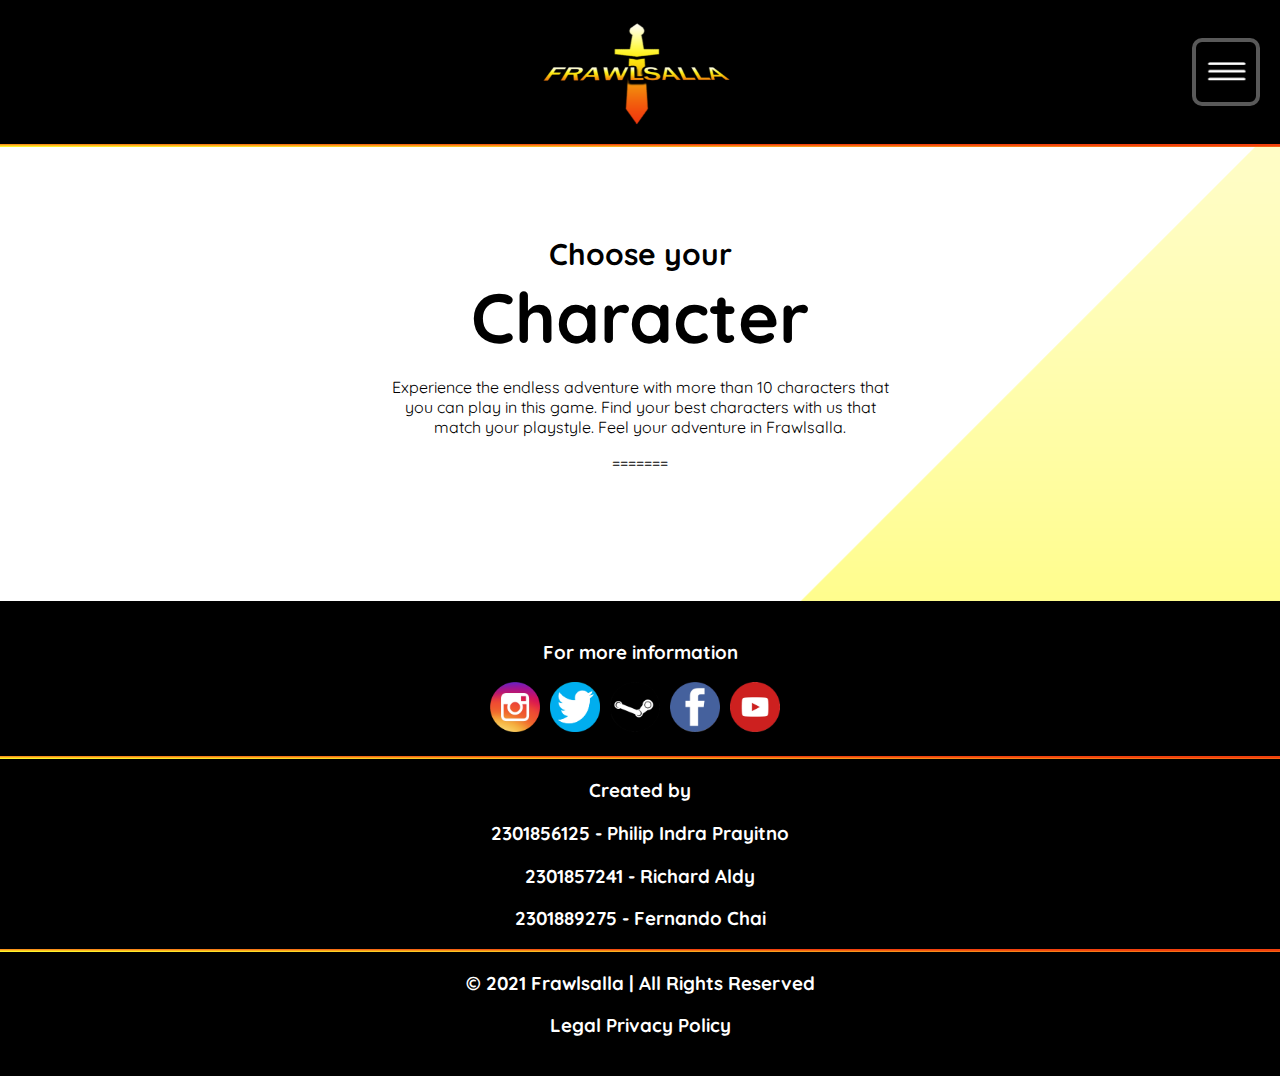
==== commit d150a385: "fix responsive characters and make screenshots page" ====
--- a/Frawlsalla/characters.html
+++ b/Frawlsalla/characters.html
@@ -1,4 +1,5 @@
 <!DOCTYPE html>
+<<<<<<< HEAD
 
 <head>
     <meta charset="UTF-8">
@@ -53,6 +54,45 @@
                     <p> Experience the endless adventure with more than 10 characters that you can play in this game.
                         Find your best characters with us that match your playstyle. Feel your adventure in Frawlsalla.
                     </p>
+=======
+    <head>
+        <meta charset="UTF-8">
+        <meta http-equiv="X-UA-Compatible" content="IE=edge">
+        <meta name="viewport" content="width=device-width, initial-scale=1.0">
+
+        <link rel="preconnect" href="https://fonts.gstatic.com">
+        <link rel="stylesheet" href="CSS/header-footer-style.css">
+        <link rel="stylesheet" href="CSS/character-style.css">
+
+        <script src="https://ajax.googleapis.com/ajax/libs/jquery/3.5.1/jquery.min.js"></script>
+        <script src="JS/header.js"></script>
+
+        <link href="https://fonts.googleapis.com/css2?family=Quicksand:wght@300;400;500;600;700&display=swap" rel="stylesheet">
+        <link href="https://fonts.googleapis.com/css2?family=Poppins:ital,wght@0,100;0,200;0,300;0,400;0,500;0,600;0,700;0,800;0,900;1,100;1,200;1,300;1,400;1,500;1,600;1,700;1,800;1,900&display=swap" rel="stylesheet">
+        <title>Frawlsalla</title>
+    </head>
+
+    <body>
+        <header>
+            <nav id="header-navbar">
+                <div></div>
+                <a class="logo" href="index.html"><img id="icn-logo" src="Assets/icn-logo.png"></a>
+                <div class="header-navbar-menu">
+                    <button onclick="toggleMenu()"></button>
+                </div>
+            </nav>
+            <div class="gradient-background custom-separator"></div>
+            <nav id="header-navbar-menu-list">
+                <div id="header-navbar-dropdown-menu">
+                    <span>Menu &#9660;</span>
+                    <ul>
+                        <li><a href="index.html">Home</a></li>
+                        <li><a href="characters.html">Characters</a></li>
+                        <li><a href="event.html">Events</a></li>
+                        <li><a href="screenshots.html">Screenshots</a></li>
+                        <li><a href="play-now.html">Play Now</a></li>
+                    </ul>
+>>>>>>> 5411ca4ab3138859e3b736ebd4eb4f9ec018bf3c
                 </div>
 
                 <div class="characters-content-grid">
@@ -75,12 +115,21 @@
                             <img src="Assets/Characters/Ada.png" alt="Ada" width="200px">
                             <p>Ada</p>
                         </div>
+<<<<<<< HEAD
                     </div>
 
                     <div class="character">
                         <div class="sub-character">
                             <img src="Assets/Characters/Hattori.png" alt="Haittori" width="200px">
                             <p>Haittori</p>
+=======
+        
+                        <div class="character">
+                            <div class="sub-character">
+                                <img src="Assets/Characters/Hattori.png" alt="Hattori" width="200px">
+                                <p>Hattori</p>
+                            </div>
+>>>>>>> 5411ca4ab3138859e3b736ebd4eb4f9ec018bf3c
                         </div>
                     </div>
 
--- a/Frawlsalla/CSS/header-footer-style.css
+++ b/Frawlsalla/CSS/header-footer-style.css
@@ -52,6 +52,7 @@
 }
 
 #header-navbar-menu-list {
+<<<<<<< HEAD
   display: flex;
   align-content: center;
   justify-content: center;
@@ -60,6 +61,16 @@
   transition: 0.2s ease-out;
   font-weight: 800;
   font-size: large;
+=======
+    display: flex;
+    align-content: center;
+    justify-content: center;
+    visibility: hidden;
+    height: 0;
+    transition: 0.2s ease-out;
+    font-weight: 800;
+    font-size: large;
+>>>>>>> 5411ca4ab3138859e3b736ebd4eb4f9ec018bf3c
 }
 
 #header-navbar-menu-list div {
@@ -80,6 +91,7 @@
 }
 
 #header-navbar-dropdown-menu ul {
+<<<<<<< HEAD
   position: absolute;
   color: white;
   list-style-type: none;
@@ -100,6 +112,28 @@
   background-color: black;
   height: auto;
   margin-left: 0;
+=======
+    position: absolute;
+    color: white;
+    list-style-type: none;
+    padding: 0;
+    height: 0;
+    visibility: hidden;
+    transition: all .5s ease;
+    width: 200px;
+    padding: 0;
+    margin: 0;
+    top: 100%;
+    text-align: left;
+}
+
+#header-navbar-dropdown-menu:hover ul {
+    visibility: visible;
+    transform: translateY(0);
+    background-color: black;
+    height: auto;
+    margin-left: 0;
+>>>>>>> 5411ca4ab3138859e3b736ebd4eb4f9ec018bf3c
 }
 
 #header-navbar-dropdown-menu li {
@@ -173,6 +207,7 @@
   height: 3px;
 }
 
+<<<<<<< HEAD
 main {
   padding: 0;
   margin: 0;
@@ -181,3 +216,25 @@
   background-repeat: no-repeat;
   background-position-y: 0vh, 200vh, 400vh, 600vh, 800vh;
 }
+=======
+.bg-black {
+    background-color: black;
+}
+
+main {  
+    padding: 0;
+    margin: 0; 
+    background-image: url(../Assets/bg-01.png), url(../Assets/bg-02.png) , url(../Assets/bg-01.png), url(../Assets/bg-02.png) , url(../Assets/bg-01.png);
+	background-position: right top, left top, right top, left top, right top;
+    background-repeat: no-repeat;
+    background-position-y: 0vh, 240vh, 480vh, 720vh, 960vh;
+}
+
+.blank-space {
+    height: 200px;
+}
+
+.blank-space-small {
+    height: 100px;
+}
+>>>>>>> 5411ca4ab3138859e3b736ebd4eb4f9ec018bf3c
--- a/Frawlsalla/CSS/header-footer-style.css
+++ b/Frawlsalla/CSS/header-footer-style.css
@@ -52,6 +52,7 @@
 }
 
 #header-navbar-menu-list {
+<<<<<<< HEAD
   display: flex;
   align-content: center;
   justify-content: center;
@@ -60,6 +61,16 @@
   transition: 0.2s ease-out;
   font-weight: 800;
   font-size: large;
+=======
+    display: flex;
+    align-content: center;
+    justify-content: center;
+    visibility: hidden;
+    height: 0;
+    transition: 0.2s ease-out;
+    font-weight: 800;
+    font-size: large;
+>>>>>>> 5411ca4ab3138859e3b736ebd4eb4f9ec018bf3c
 }
 
 #header-navbar-menu-list div {
@@ -80,6 +91,7 @@
 }
 
 #header-navbar-dropdown-menu ul {
+<<<<<<< HEAD
   position: absolute;
   color: white;
   list-style-type: none;
@@ -100,6 +112,28 @@
   background-color: black;
   height: auto;
   margin-left: 0;
+=======
+    position: absolute;
+    color: white;
+    list-style-type: none;
+    padding: 0;
+    height: 0;
+    visibility: hidden;
+    transition: all .5s ease;
+    width: 200px;
+    padding: 0;
+    margin: 0;
+    top: 100%;
+    text-align: left;
+}
+
+#header-navbar-dropdown-menu:hover ul {
+    visibility: visible;
+    transform: translateY(0);
+    background-color: black;
+    height: auto;
+    margin-left: 0;
+>>>>>>> 5411ca4ab3138859e3b736ebd4eb4f9ec018bf3c
 }
 
 #header-navbar-dropdown-menu li {
@@ -173,6 +207,7 @@
   height: 3px;
 }
 
+<<<<<<< HEAD
 main {
   padding: 0;
   margin: 0;
@@ -181,3 +216,25 @@
   background-repeat: no-repeat;
   background-position-y: 0vh, 200vh, 400vh, 600vh, 800vh;
 }
+=======
+.bg-black {
+    background-color: black;
+}
+
+main {  
+    padding: 0;
+    margin: 0; 
+    background-image: url(../Assets/bg-01.png), url(../Assets/bg-02.png) , url(../Assets/bg-01.png), url(../Assets/bg-02.png) , url(../Assets/bg-01.png);
+	background-position: right top, left top, right top, left top, right top;
+    background-repeat: no-repeat;
+    background-position-y: 0vh, 240vh, 480vh, 720vh, 960vh;
+}
+
+.blank-space {
+    height: 200px;
+}
+
+.blank-space-small {
+    height: 100px;
+}
+>>>>>>> 5411ca4ab3138859e3b736ebd4eb4f9ec018bf3c
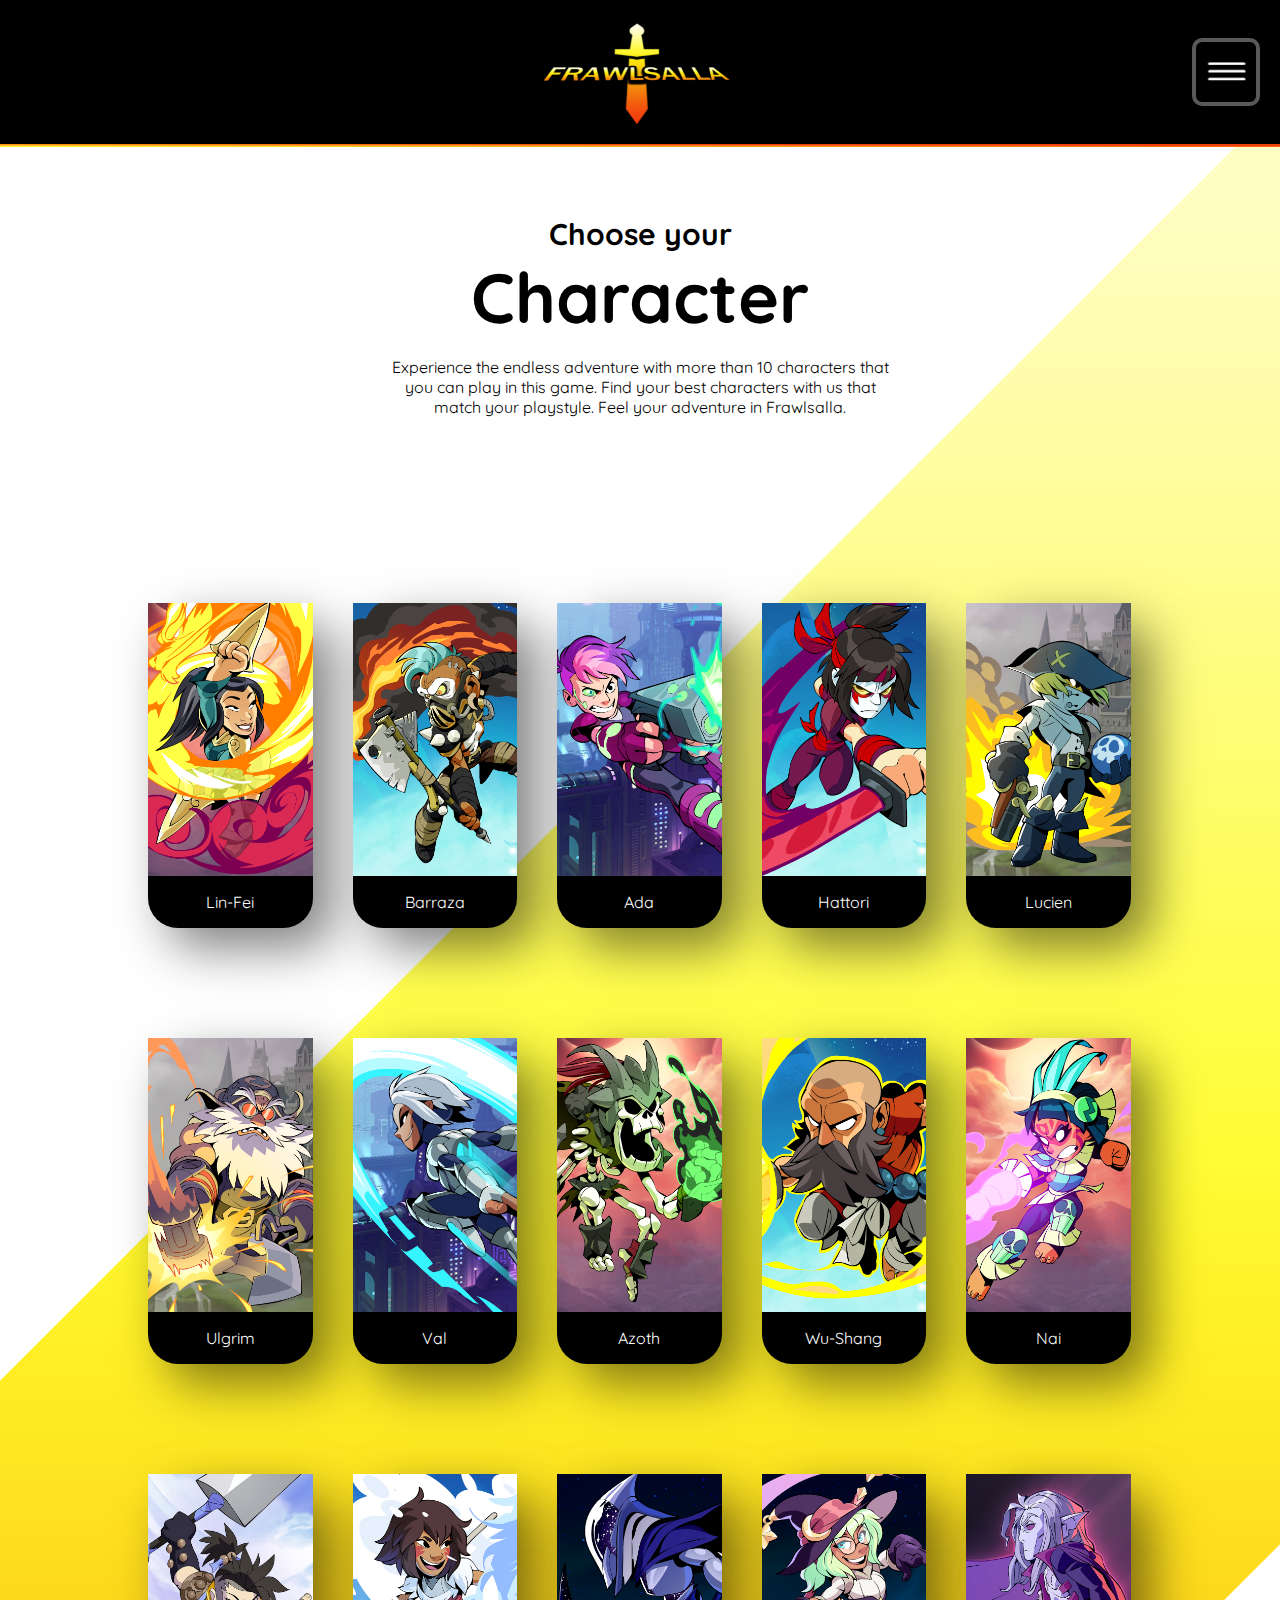
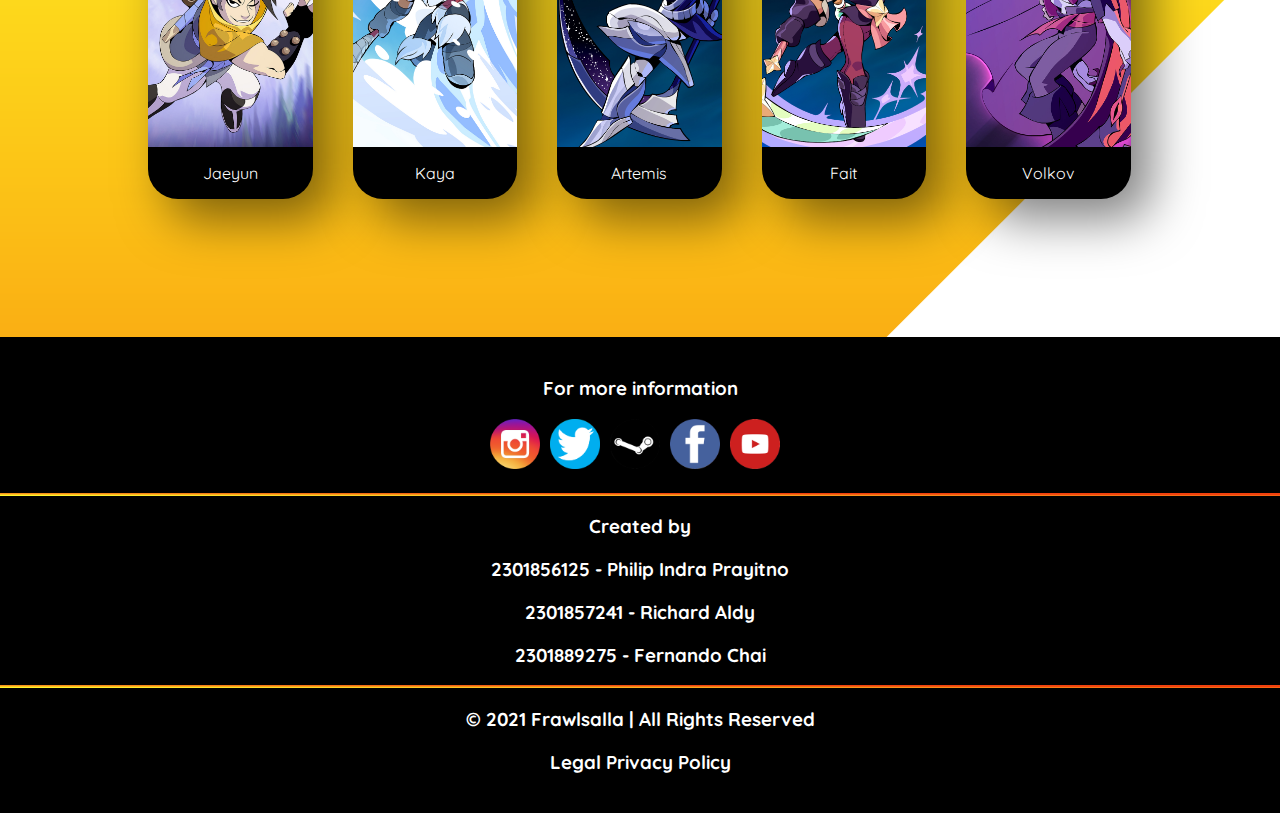
==== commit 9e338cb4: "feat: fix conflict and js validation" ====
--- a/Frawlsalla/characters.html
+++ b/Frawlsalla/characters.html
@@ -1,5 +1,4 @@
 <!DOCTYPE html>
-<<<<<<< HEAD
 
 <head>
     <meta charset="UTF-8">
@@ -39,7 +38,7 @@
                     <li><a href="characters.html">Characters</a></li>
                     <li><a href="event.html">Events</a></li>
                     <li><a href="screenshots.html">Screenshots</a></li>
-                    <li><a href="register.html">Play Now</a></li>
+                    <li><a href="play-now.html">Play Now</a></li>
                 </ul>
             </div>
         </nav>
@@ -54,45 +53,6 @@
                     <p> Experience the endless adventure with more than 10 characters that you can play in this game.
                         Find your best characters with us that match your playstyle. Feel your adventure in Frawlsalla.
                     </p>
-=======
-    <head>
-        <meta charset="UTF-8">
-        <meta http-equiv="X-UA-Compatible" content="IE=edge">
-        <meta name="viewport" content="width=device-width, initial-scale=1.0">
-
-        <link rel="preconnect" href="https://fonts.gstatic.com">
-        <link rel="stylesheet" href="CSS/header-footer-style.css">
-        <link rel="stylesheet" href="CSS/character-style.css">
-
-        <script src="https://ajax.googleapis.com/ajax/libs/jquery/3.5.1/jquery.min.js"></script>
-        <script src="JS/header.js"></script>
-
-        <link href="https://fonts.googleapis.com/css2?family=Quicksand:wght@300;400;500;600;700&display=swap" rel="stylesheet">
-        <link href="https://fonts.googleapis.com/css2?family=Poppins:ital,wght@0,100;0,200;0,300;0,400;0,500;0,600;0,700;0,800;0,900;1,100;1,200;1,300;1,400;1,500;1,600;1,700;1,800;1,900&display=swap" rel="stylesheet">
-        <title>Frawlsalla</title>
-    </head>
-
-    <body>
-        <header>
-            <nav id="header-navbar">
-                <div></div>
-                <a class="logo" href="index.html"><img id="icn-logo" src="Assets/icn-logo.png"></a>
-                <div class="header-navbar-menu">
-                    <button onclick="toggleMenu()"></button>
-                </div>
-            </nav>
-            <div class="gradient-background custom-separator"></div>
-            <nav id="header-navbar-menu-list">
-                <div id="header-navbar-dropdown-menu">
-                    <span>Menu &#9660;</span>
-                    <ul>
-                        <li><a href="index.html">Home</a></li>
-                        <li><a href="characters.html">Characters</a></li>
-                        <li><a href="event.html">Events</a></li>
-                        <li><a href="screenshots.html">Screenshots</a></li>
-                        <li><a href="play-now.html">Play Now</a></li>
-                    </ul>
->>>>>>> 5411ca4ab3138859e3b736ebd4eb4f9ec018bf3c
                 </div>
 
                 <div class="characters-content-grid">
@@ -115,21 +75,12 @@
                             <img src="Assets/Characters/Ada.png" alt="Ada" width="200px">
                             <p>Ada</p>
                         </div>
-<<<<<<< HEAD
-                    </div>
-
-                    <div class="character">
-                        <div class="sub-character">
-                            <img src="Assets/Characters/Hattori.png" alt="Haittori" width="200px">
-                            <p>Haittori</p>
-=======
-        
-                        <div class="character">
-                            <div class="sub-character">
-                                <img src="Assets/Characters/Hattori.png" alt="Hattori" width="200px">
-                                <p>Hattori</p>
-                            </div>
->>>>>>> 5411ca4ab3138859e3b736ebd4eb4f9ec018bf3c
+                    </div>
+
+                    <div class="character">
+                        <div class="sub-character">
+                            <img src="Assets/Characters/Hattori.png" alt="Hattori" width="200px">
+                            <p>Hattori</p>
                         </div>
                     </div>
 
--- a/Frawlsalla/CSS/header-footer-style.css
+++ b/Frawlsalla/CSS/header-footer-style.css
@@ -52,16 +52,6 @@
 }
 
 #header-navbar-menu-list {
-<<<<<<< HEAD
-  display: flex;
-  align-content: center;
-  justify-content: center;
-  opacity: 0;
-  height: 0;
-  transition: 0.2s ease-out;
-  font-weight: 800;
-  font-size: large;
-=======
     display: flex;
     align-content: center;
     justify-content: center;
@@ -70,7 +60,6 @@
     transition: 0.2s ease-out;
     font-weight: 800;
     font-size: large;
->>>>>>> 5411ca4ab3138859e3b736ebd4eb4f9ec018bf3c
 }
 
 #header-navbar-menu-list div {
@@ -91,28 +80,6 @@
 }
 
 #header-navbar-dropdown-menu ul {
-<<<<<<< HEAD
-  position: absolute;
-  color: white;
-  list-style-type: none;
-  padding: 0;
-  height: 0;
-  opacity: 0;
-  transition: all 0.5s ease;
-  width: 200px;
-  padding: 0;
-  margin: 0;
-  top: 100%;
-  text-align: left;
-}
-
-#header-navbar-dropdown-menu:hover ul {
-  opacity: 1;
-  transform: translateY(0);
-  background-color: black;
-  height: auto;
-  margin-left: 0;
-=======
     position: absolute;
     color: white;
     list-style-type: none;
@@ -133,7 +100,6 @@
     background-color: black;
     height: auto;
     margin-left: 0;
->>>>>>> 5411ca4ab3138859e3b736ebd4eb4f9ec018bf3c
 }
 
 #header-navbar-dropdown-menu li {
@@ -207,16 +173,6 @@
   height: 3px;
 }
 
-<<<<<<< HEAD
-main {
-  padding: 0;
-  margin: 0;
-  background-image: url(../Assets/bg-01.png), url(../Assets/bg-01.png), url(../Assets/bg-01.png), url(../Assets/bg-01.png), url(../Assets/bg-01.png);
-  background-position: right top, right top, right top, right top, right top;
-  background-repeat: no-repeat;
-  background-position-y: 0vh, 200vh, 400vh, 600vh, 800vh;
-}
-=======
 .bg-black {
     background-color: black;
 }
@@ -225,7 +181,7 @@
     padding: 0;
     margin: 0; 
     background-image: url(../Assets/bg-01.png), url(../Assets/bg-02.png) , url(../Assets/bg-01.png), url(../Assets/bg-02.png) , url(../Assets/bg-01.png);
-	background-position: right top, left top, right top, left top, right top;
+  	background-position: right top, left top, right top, left top, right top;
     background-repeat: no-repeat;
     background-position-y: 0vh, 240vh, 480vh, 720vh, 960vh;
 }
@@ -237,4 +193,3 @@
 .blank-space-small {
     height: 100px;
 }
->>>>>>> 5411ca4ab3138859e3b736ebd4eb4f9ec018bf3c
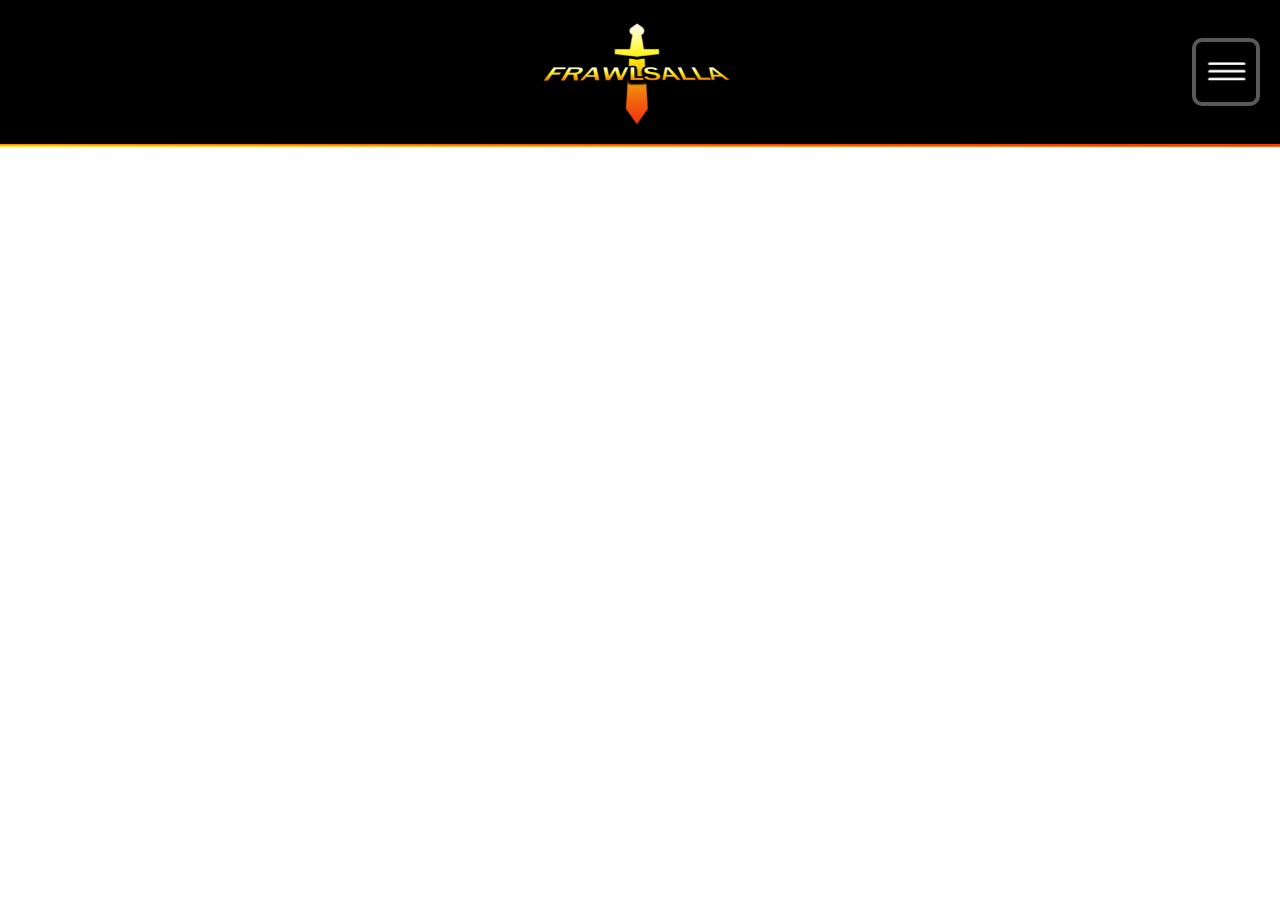
==== commit c6b05351: "conflict" ====
--- a/Frawlsalla/characters.html
+++ b/Frawlsalla/characters.html
@@ -41,163 +41,150 @@
                     <li><a href="play-now.html">Play Now</a></li>
                 </ul>
             </div>
-        </nav>
-    </header>
 
-    <main>
-        <div class="content">
-            <div class="characters-content">
-                <div class="Content-1-txt">
-                    <h3>Choose your</h3>
-                    <h1>Character</h1>
-                    <p> Experience the endless adventure with more than 10 characters that you can play in this game.
-                        Find your best characters with us that match your playstyle. Feel your adventure in Frawlsalla.
-                    </p>
+            <div class="characters-content-grid">
+                <div class="character">
+                    <div class="sub-character">
+                        <img src="Assets/Characters/Lin-Fei.png" alt="Lin-Fei" width="200px">
+                        <p>Lin-Fei</p>
+                    </div>
                 </div>
 
-                <div class="characters-content-grid">
-                    <div class="character">
-                        <div class="sub-character">
-                            <img src="Assets/Characters/Lin-Fei.png" alt="Lin-Fei" width="200px">
-                            <p>Lin-Fei</p>
-                        </div>
+                <div class="character ">
+                    <div class="sub-character">
+                        <img src="Assets/Characters/Barraza.png" alt="Barraza" width="200px">
+                        <p>Barraza</p>
                     </div>
+                </div>
 
-                    <div class="character ">
-                        <div class="sub-character">
-                            <img src="Assets/Characters/Barraza.png" alt="Barraza" width="200px">
-                            <p>Barraza</p>
-                        </div>
+                <div class="character">
+                    <div class="sub-character">
+                        <img src="Assets/Characters/Ada.png" alt="Ada" width="200px">
+                        <p>Ada</p>
                     </div>
+                </div>
 
-                    <div class="character">
-                        <div class="sub-character">
-                            <img src="Assets/Characters/Ada.png" alt="Ada" width="200px">
-                            <p>Ada</p>
-                        </div>
+                <div class="character">
+                    <div class="sub-character">
+                        <img src="Assets/Characters/Hattori.png" alt="Haittori" width="200px">
+                        <p>Haittori</p>
                     </div>
+                </div>
 
-                    <div class="character">
-                        <div class="sub-character">
-                            <img src="Assets/Characters/Hattori.png" alt="Hattori" width="200px">
-                            <p>Hattori</p>
-                        </div>
+                <div class="character">
+                    <div class="sub-character">
+                        <img src="Assets/Characters/Lucien.png" alt="Lucien" width="200px">
+                        <p>Lucien</p>
                     </div>
+                </div>
 
-                    <div class="character">
-                        <div class="sub-character">
-                            <img src="Assets/Characters/Lucien.png" alt="Lucien" width="200px">
-                            <p>Lucien</p>
-                        </div>
+                <div class="character">
+                    <div class="sub-character">
+                        <img src="Assets/Characters/Ulgrim.png" alt="Ulgrim" width="200px">
+                        <p>Ulgrim</p>
                     </div>
+                </div>
 
-                    <div class="character">
-                        <div class="sub-character">
-                            <img src="Assets/Characters/Ulgrim.png" alt="Ulgrim" width="200px">
-                            <p>Ulgrim</p>
-                        </div>
+                <div class="character">
+                    <div class="sub-character">
+                        <img src="Assets/Characters/Val.png" alt="Val" width="200px">
+                        <p>Val</p>
                     </div>
+                </div>
 
-                    <div class="character">
-                        <div class="sub-character">
-                            <img src="Assets/Characters/Val.png" alt="Val" width="200px">
-                            <p>Val</p>
-                        </div>
+                <div class="character">
+                    <div class="sub-character">
+                        <img src="Assets/Characters/Azoth.png" alt="Azoth" width="200px">
+                        <p>Azoth</p>
                     </div>
+                </div>
 
-                    <div class="character">
-                        <div class="sub-character">
-                            <img src="Assets/Characters/Azoth.png" alt="Azoth" width="200px">
-                            <p>Azoth</p>
-                        </div>
+                <div class="character">
+                    <div class="sub-character">
+                        <img src="Assets/Characters/Wu-Shang.png" alt="Wu-Shang" width="200px">
+                        <p>Wu-Shang</p>
                     </div>
+                </div>
 
-                    <div class="character">
-                        <div class="sub-character">
-                            <img src="Assets/Characters/Wu-Shang.png" alt="Wu-Shang" width="200px">
-                            <p>Wu-Shang</p>
-                        </div>
+                <div class="character">
+                    <div class="sub-character">
+                        <img src="Assets/Characters/Nai.png" alt="Nai" width="200px">
+                        <p>Nai</p>
                     </div>
+                </div>
 
-                    <div class="character">
-                        <div class="sub-character">
-                            <img src="Assets/Characters/Nai.png" alt="Nai" width="200px">
-                            <p>Nai</p>
-                        </div>
+                <div class="character">
+                    <div class="sub-character">
+                        <img src="Assets/Characters/Jaeyun_WebSplash.jpg" alt="Jaeyun" width="200px">
+                        <p>Jaeyun</p>
                     </div>
+                </div>
 
-                    <div class="character">
-                        <div class="sub-character">
-                            <img src="Assets/Characters/Jaeyun_WebSplash.jpg" alt="Jaeyun" width="200px">
-                            <p>Jaeyun</p>
-                        </div>
+                <div class="character">
+                    <div class="sub-character">
+                        <img src="Assets/Characters/Kaya.png" alt="Kaya" width="200px">
+                        <p>Kaya</p>
                     </div>
+                </div>
 
-                    <div class="character">
-                        <div class="sub-character">
-                            <img src="Assets/Characters/Kaya.png" alt="Kaya" width="200px">
-                            <p>Kaya</p>
-                        </div>
-                    </div>
-
-                    <div class="character">
-                        <div class="sub-character">
-                            <img src="Assets/Characters/Artemis.png" alt="Artemis" width="200px">
-                            <div class="character-name">
-                                <p>Artemis</p>
-                            </div>
-                        </div>
-                    </div>
-
-                    <div class="character">
-                        <div class="sub-character">
-                            <img src="Assets/Characters/Fait.png" alt="Fait" width="200px">
-                            <p>Fait</p>
-                        </div>
-                    </div>
-
-                    <div class="character">
-                        <div class="sub-character">
-                            <img src="Assets/Characters/LegendSPLASHCard_Volkov.jpg" alt="Volkov" width="200px">
-                            <p>Volkov</p>
+                <div class="character">
+                    <div class="sub-character">
+                        <img src="Assets/Characters/Artemis.png" alt="Artemis" width="200px">
+                        <div class="character-name">
+                            <p>Artemis</p>
                         </div>
                     </div>
                 </div>
+
+                <div class="character">
+                    <div class="sub-character">
+                        <img src="Assets/Characters/Fait.png" alt="Fait" width="200px">
+                        <p>Fait</p>
+                    </div>
+                </div>
+
+                <div class="character">
+                    <div class="sub-character">
+                        <img src="Assets/Characters/LegendSPLASHCard_Volkov.jpg" alt="Volkov" width="200px">
+                        <p>Volkov</p>
+                    </div>
+                </div>
             </div>
-        </div>
-    </main>
+            </div>
+            </div>
+            </main>
 
-    <footer>
-        <h3>For more information</h3>
-        <div class="footer-social-media">
-            <a href="https://www.instagram.com/brawlhallafr/" target="_blank">
-                <img id="footer-image-icon" src="Assets/instagram.png">
-            </a>
-            <a href="https://twitter.com/brawlhalla" target="_blank">
-                <img id="footer-image-icon" src="Assets/twitter.png">
-            </a>
-            <a href="https://store.steampowered.com/app/291550/Brawlhalla/" target="_blank">
-                <img id="footer-image-icon" src="Assets/steam.png">
-            </a>
-            <a href="https://www.facebook.com/Brawlhalla/" target="_blank">
-                <img id="footer-image-icon" src="Assets/facebook.png">
-            </a>
-            <a href="https://www.youtube.com/user/Brawlhalla" target="_blank">
-                <img id="footer-image-icon" src="Assets/youtube.png">
-            </a>
-        </div>
+            <footer>
+                <h3>For more information</h3>
+                <div class="footer-social-media">
+                    <a href="https://www.instagram.com/brawlhallafr/" target="_blank">
+                        <img id="footer-image-icon" src="Assets/instagram.png">
+                    </a>
+                    <a href="https://twitter.com/brawlhalla" target="_blank">
+                        <img id="footer-image-icon" src="Assets/twitter.png">
+                    </a>
+                    <a href="https://store.steampowered.com/app/291550/Brawlhalla/" target="_blank">
+                        <img id="footer-image-icon" src="Assets/steam.png">
+                    </a>
+                    <a href="https://www.facebook.com/Brawlhalla/" target="_blank">
+                        <img id="footer-image-icon" src="Assets/facebook.png">
+                    </a>
+                    <a href="https://www.youtube.com/user/Brawlhalla" target="_blank">
+                        <img id="footer-image-icon" src="Assets/youtube.png">
+                    </a>
+                </div>
 
-        <br>
-        <div class="gradient-background custom-separator"></div>
-        <h3>Created by</h3>
-        <h3>2301856125 - Philip Indra Prayitno</h3>
-        <h3>2301857241 - Richard Aldy</h3>
-        <h3>2301889275 - Fernando Chai</h3>
+                <br>
+                <div class="gradient-background custom-separator"></div>
+                <h3>Created by</h3>
+                <h3>2301856125 - Philip Indra Prayitno</h3>
+                <h3>2301857241 - Richard Aldy</h3>
+                <h3>2301889275 - Fernando Chai</h3>
 
-        <div class="gradient-background custom-separator"></div>
-        <h3>© 2021 Frawlsalla | All Rights Reserved</h3>
-        <h3>Legal Privacy Policy</h3>
-    </footer>
+                <div class="gradient-background custom-separator"></div>
+                <h3>© 2021 Frawlsalla | All Rights Reserved</h3>
+                <h3>Legal Privacy Policy</h3>
+            </footer>
 </body>
 
 </html>--- a/Frawlsalla/CSS/header-footer-style.css
+++ b/Frawlsalla/CSS/header-footer-style.css
@@ -2,7 +2,7 @@
 body {
   padding: 0;
   margin: 0;
-  font-family: "Quicksand", sans-serif;
+  font-family: 'Quicksand', sans-serif;
   scroll-behavior: smooth;
   min-width: 300px !important;
 }
@@ -86,7 +86,6 @@
     padding: 0;
     height: 0;
     visibility: hidden;
-    transition: all .5s ease;
     width: 200px;
     padding: 0;
     margin: 0;
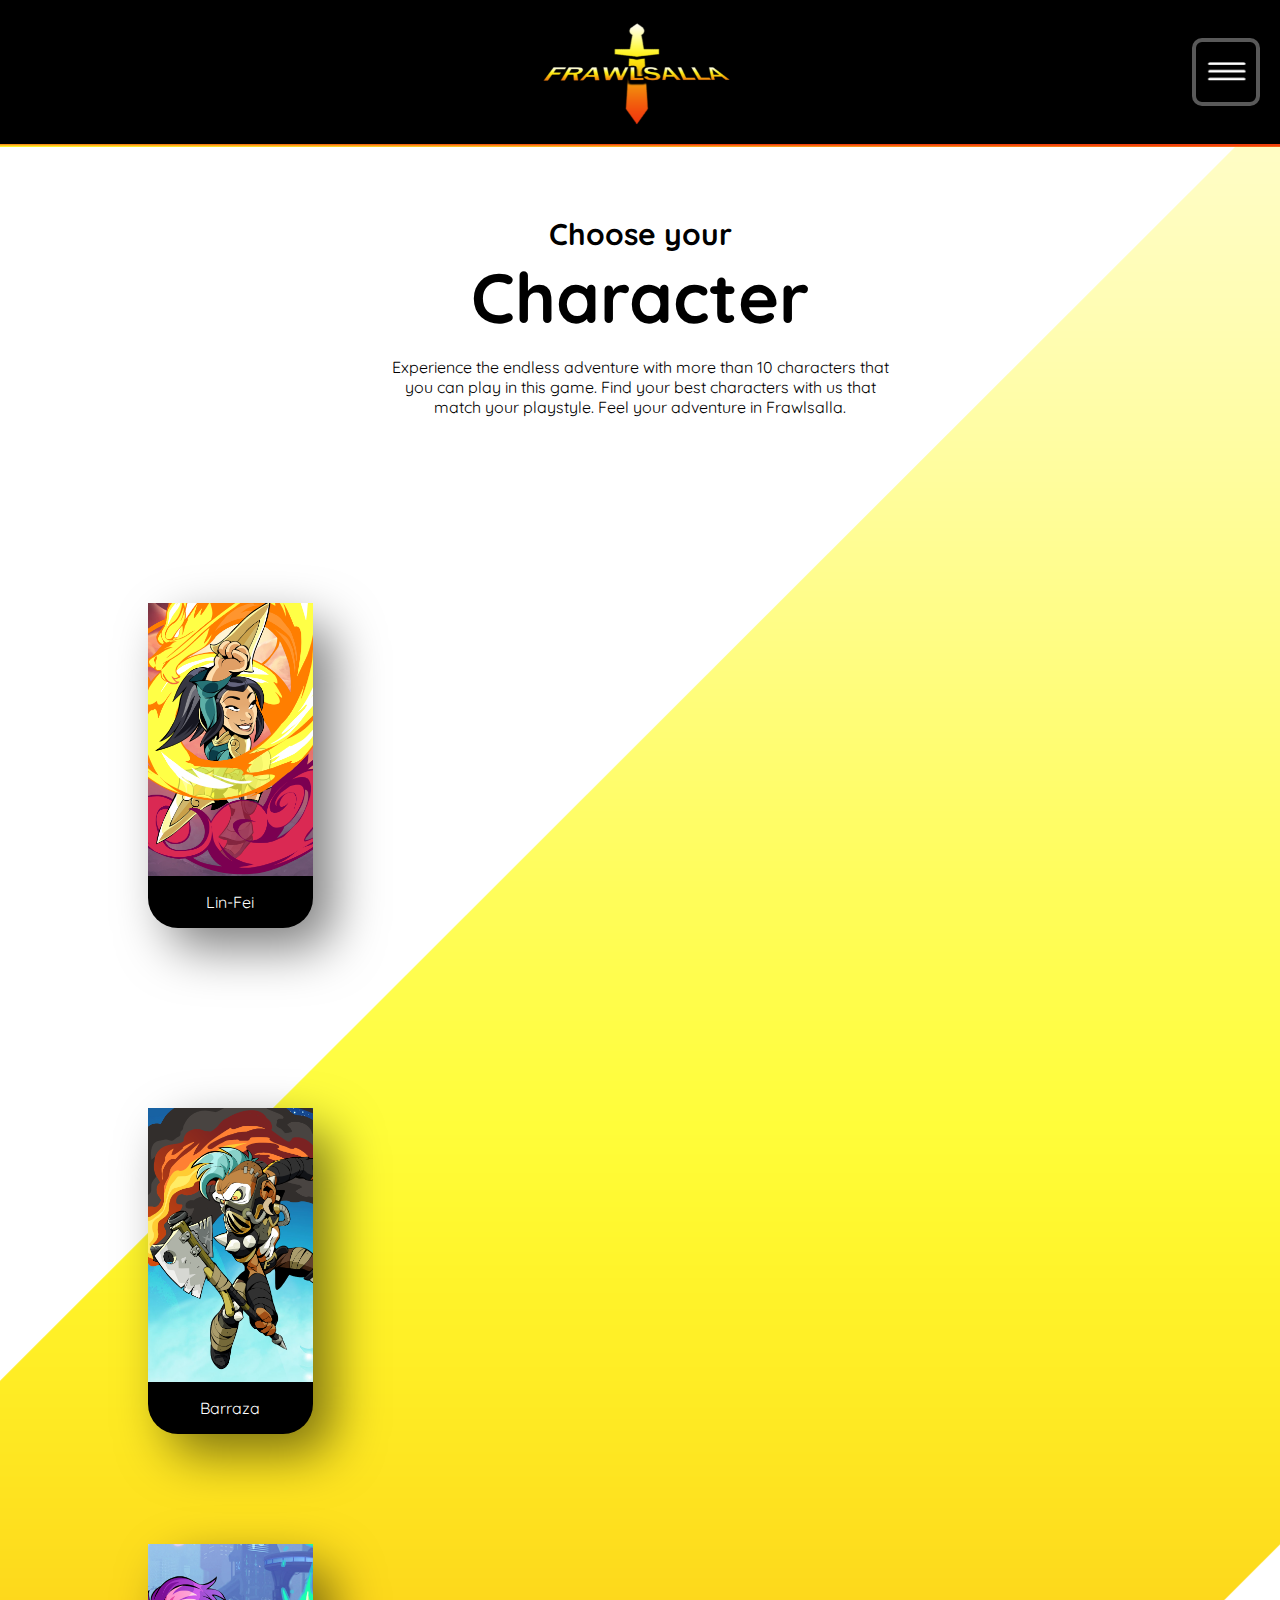
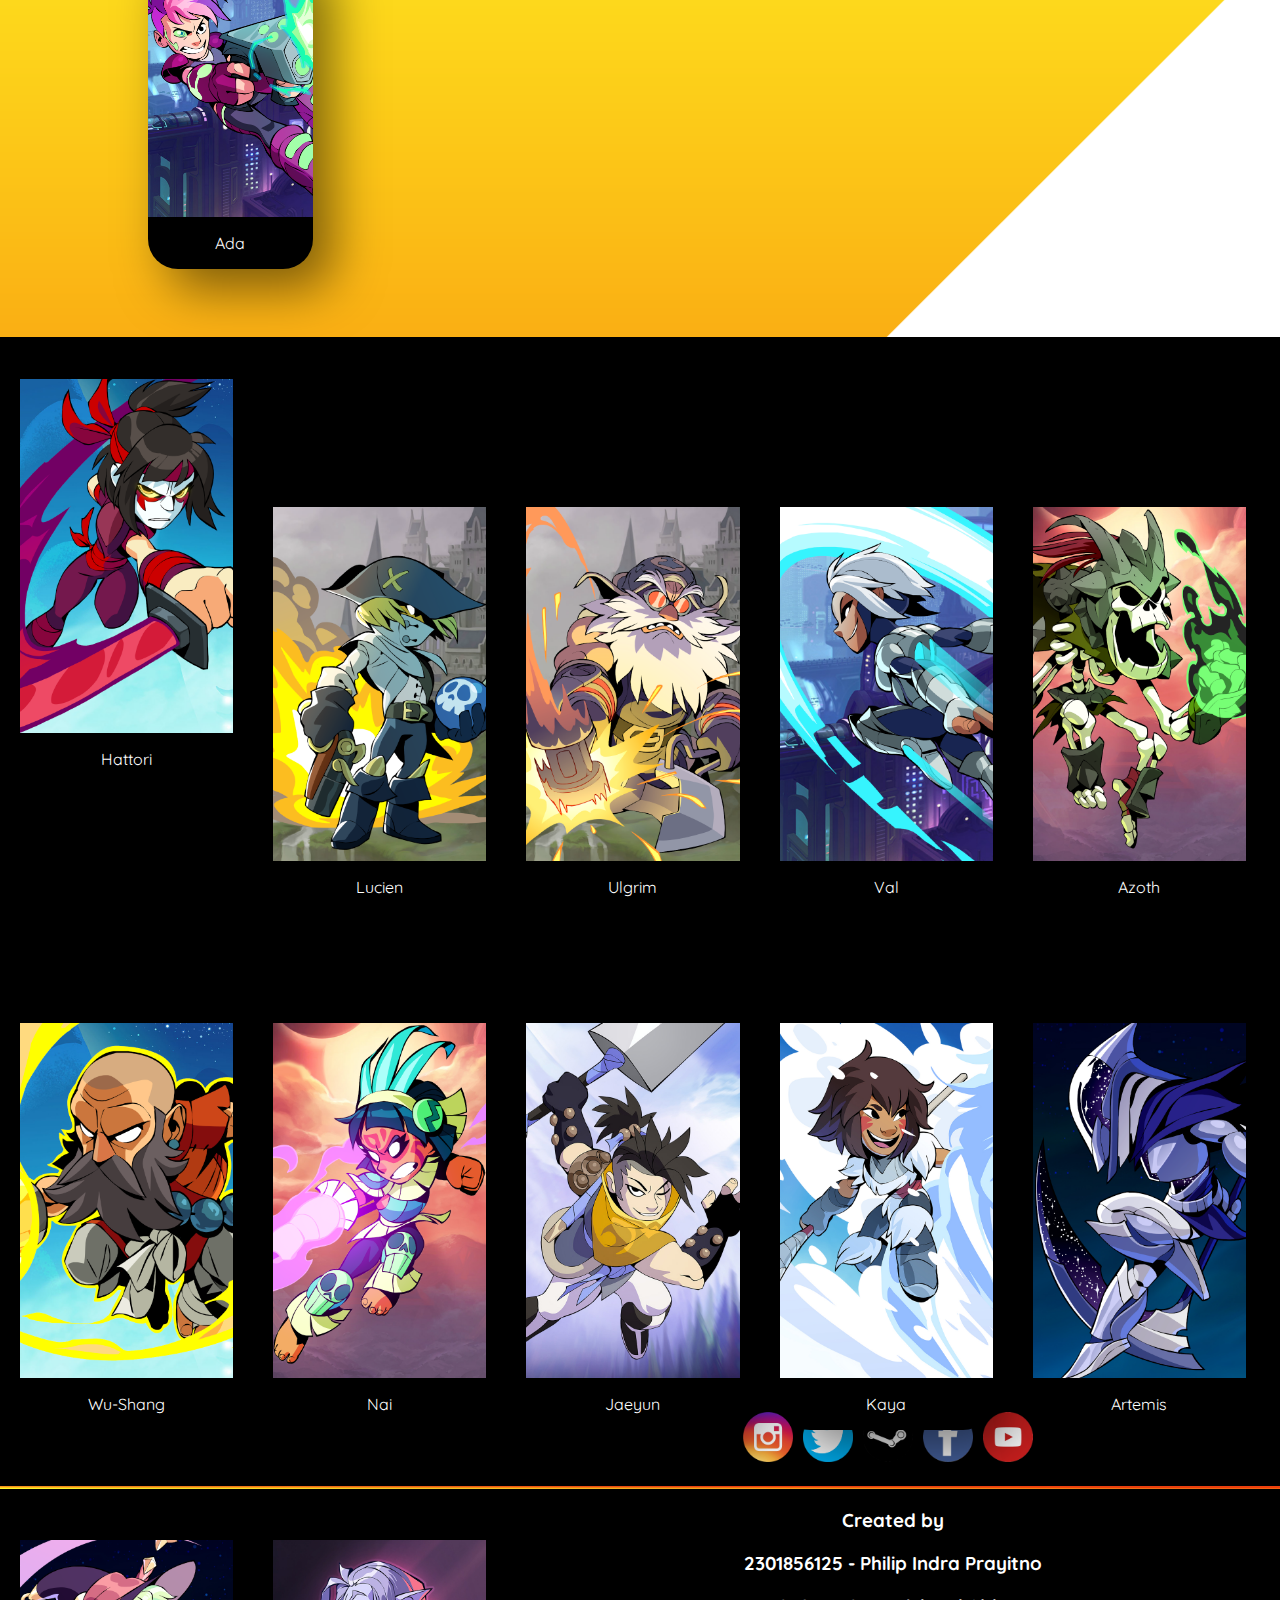
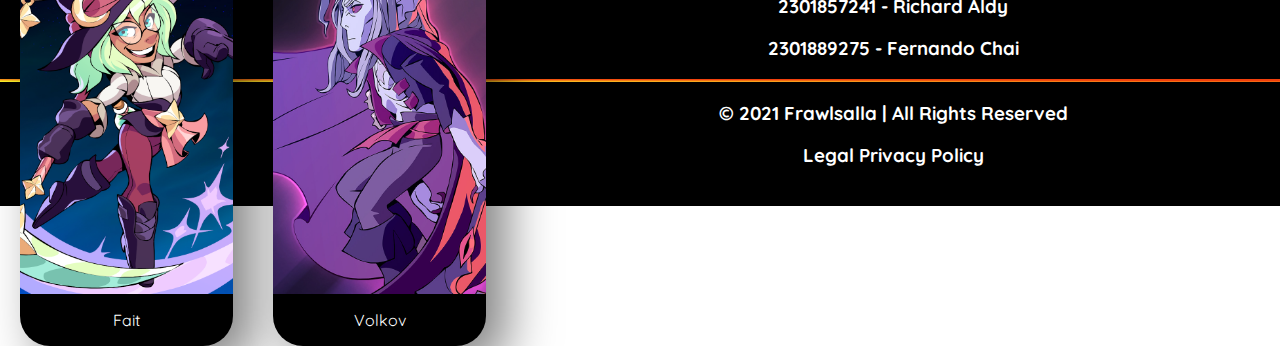
==== commit e47fce8d: "error" ====
--- a/Frawlsalla/characters.html
+++ b/Frawlsalla/characters.html
@@ -41,12 +41,26 @@
                     <li><a href="play-now.html">Play Now</a></li>
                 </ul>
             </div>
-
-            <div class="characters-content-grid">
-                <div class="character">
-                    <div class="sub-character">
-                        <img src="Assets/Characters/Lin-Fei.png" alt="Lin-Fei" width="200px">
-                        <p>Lin-Fei</p>
+        </nav>
+    </header>
+
+    <main>
+        <div class="content">
+            <div class="characters-content">
+                <div class="Content-1-txt">
+                    <h3>Choose your</h3>
+                    <h1>Character</h1>
+                    <p> Experience the endless adventure with more than 10 characters that you can play in this game.
+                        Find your best characters with us that match your playstyle. Feel your adventure in Frawlsalla.
+                    </p>
+                </div>
+
+                <div class="characters-content-grid">
+                    <div class="character">
+                        <div class="sub-character">
+                            <img src="Assets/Characters/Lin-Fei.png" alt="Lin-Fei" width="200px">
+                            <p>Lin-Fei</p>
+                        </div>
                     </div>
                 </div>
 
@@ -63,128 +77,130 @@
                         <p>Ada</p>
                     </div>
                 </div>
-
-                <div class="character">
-                    <div class="sub-character">
-                        <img src="Assets/Characters/Hattori.png" alt="Haittori" width="200px">
-                        <p>Haittori</p>
-                    </div>
-                </div>
-
-                <div class="character">
-                    <div class="sub-character">
-                        <img src="Assets/Characters/Lucien.png" alt="Lucien" width="200px">
-                        <p>Lucien</p>
-                    </div>
-                </div>
-
-                <div class="character">
-                    <div class="sub-character">
-                        <img src="Assets/Characters/Ulgrim.png" alt="Ulgrim" width="200px">
-                        <p>Ulgrim</p>
-                    </div>
-                </div>
-
-                <div class="character">
-                    <div class="sub-character">
-                        <img src="Assets/Characters/Val.png" alt="Val" width="200px">
-                        <p>Val</p>
-                    </div>
-                </div>
-
-                <div class="character">
-                    <div class="sub-character">
-                        <img src="Assets/Characters/Azoth.png" alt="Azoth" width="200px">
-                        <p>Azoth</p>
-                    </div>
-                </div>
-
-                <div class="character">
-                    <div class="sub-character">
-                        <img src="Assets/Characters/Wu-Shang.png" alt="Wu-Shang" width="200px">
-                        <p>Wu-Shang</p>
-                    </div>
-                </div>
-
-                <div class="character">
-                    <div class="sub-character">
-                        <img src="Assets/Characters/Nai.png" alt="Nai" width="200px">
-                        <p>Nai</p>
-                    </div>
-                </div>
-
-                <div class="character">
-                    <div class="sub-character">
-                        <img src="Assets/Characters/Jaeyun_WebSplash.jpg" alt="Jaeyun" width="200px">
-                        <p>Jaeyun</p>
-                    </div>
-                </div>
-
-                <div class="character">
-                    <div class="sub-character">
-                        <img src="Assets/Characters/Kaya.png" alt="Kaya" width="200px">
-                        <p>Kaya</p>
-                    </div>
-                </div>
-
-                <div class="character">
-                    <div class="sub-character">
-                        <img src="Assets/Characters/Artemis.png" alt="Artemis" width="200px">
-                        <div class="character-name">
-                            <p>Artemis</p>
-                        </div>
-                    </div>
-                </div>
-
-                <div class="character">
-                    <div class="sub-character">
-                        <img src="Assets/Characters/Fait.png" alt="Fait" width="200px">
-                        <p>Fait</p>
-                    </div>
-                </div>
-
-                <div class="character">
-                    <div class="sub-character">
-                        <img src="Assets/Characters/LegendSPLASHCard_Volkov.jpg" alt="Volkov" width="200px">
-                        <p>Volkov</p>
-                    </div>
-                </div>
-            </div>
-            </div>
-            </div>
-            </main>
-
-            <footer>
-                <h3>For more information</h3>
-                <div class="footer-social-media">
-                    <a href="https://www.instagram.com/brawlhallafr/" target="_blank">
-                        <img id="footer-image-icon" src="Assets/instagram.png">
-                    </a>
-                    <a href="https://twitter.com/brawlhalla" target="_blank">
-                        <img id="footer-image-icon" src="Assets/twitter.png">
-                    </a>
-                    <a href="https://store.steampowered.com/app/291550/Brawlhalla/" target="_blank">
-                        <img id="footer-image-icon" src="Assets/steam.png">
-                    </a>
-                    <a href="https://www.facebook.com/Brawlhalla/" target="_blank">
-                        <img id="footer-image-icon" src="Assets/facebook.png">
-                    </a>
-                    <a href="https://www.youtube.com/user/Brawlhalla" target="_blank">
-                        <img id="footer-image-icon" src="Assets/youtube.png">
-                    </a>
-                </div>
-
-                <br>
-                <div class="gradient-background custom-separator"></div>
-                <h3>Created by</h3>
-                <h3>2301856125 - Philip Indra Prayitno</h3>
-                <h3>2301857241 - Richard Aldy</h3>
-                <h3>2301889275 - Fernando Chai</h3>
-
-                <div class="gradient-background custom-separator"></div>
-                <h3>© 2021 Frawlsalla | All Rights Reserved</h3>
-                <h3>Legal Privacy Policy</h3>
-            </footer>
+            </div>
+
+            <div class="character">
+                <div class="sub-character">
+                    <img src="Assets/Characters/Hattori.png" alt="Hattori" width="200px">
+                    <p>Hattori</p>
+                </div>
+            </div>
+        </div>
+
+        <div class="character">
+            <div class="sub-character">
+                <img src="Assets/Characters/Lucien.png" alt="Lucien" width="200px">
+                <p>Lucien</p>
+            </div>
+        </div>
+
+        <div class="character">
+            <div class="sub-character">
+                <img src="Assets/Characters/Ulgrim.png" alt="Ulgrim" width="200px">
+                <p>Ulgrim</p>
+            </div>
+        </div>
+
+        <div class="character">
+            <div class="sub-character">
+                <img src="Assets/Characters/Val.png" alt="Val" width="200px">
+                <p>Val</p>
+            </div>
+        </div>
+
+        <div class="character">
+            <div class="sub-character">
+                <img src="Assets/Characters/Azoth.png" alt="Azoth" width="200px">
+                <p>Azoth</p>
+            </div>
+        </div>
+
+        <div class="character">
+            <div class="sub-character">
+                <img src="Assets/Characters/Wu-Shang.png" alt="Wu-Shang" width="200px">
+                <p>Wu-Shang</p>
+            </div>
+        </div>
+
+        <div class="character">
+            <div class="sub-character">
+                <img src="Assets/Characters/Nai.png" alt="Nai" width="200px">
+                <p>Nai</p>
+            </div>
+        </div>
+
+        <div class="character">
+            <div class="sub-character">
+                <img src="Assets/Characters/Jaeyun_WebSplash.jpg" alt="Jaeyun" width="200px">
+                <p>Jaeyun</p>
+            </div>
+        </div>
+
+        <div class="character">
+            <div class="sub-character">
+                <img src="Assets/Characters/Kaya.png" alt="Kaya" width="200px">
+                <p>Kaya</p>
+            </div>
+        </div>
+
+        <div class="character">
+            <div class="sub-character">
+                <img src="Assets/Characters/Artemis.png" alt="Artemis" width="200px">
+                <div class="character-name">
+                    <p>Artemis</p>
+                </div>
+            </div>
+        </div>
+
+        <div class="character">
+            <div class="sub-character">
+                <img src="Assets/Characters/Fait.png" alt="Fait" width="200px">
+                <p>Fait</p>
+            </div>
+        </div>
+
+        <div class="character">
+            <div class="sub-character">
+                <img src="Assets/Characters/LegendSPLASHCard_Volkov.jpg" alt="Volkov" width="200px">
+                <p>Volkov</p>
+            </div>
+        </div>
+        </div>
+        </div>
+        </div>
+    </main>
+
+    <footer>
+        <h3>For more information</h3>
+        <div class="footer-social-media">
+            <a href="https://www.instagram.com/brawlhallafr/" target="_blank">
+                <img id="footer-image-icon" src="Assets/instagram.png">
+            </a>
+            <a href="https://twitter.com/brawlhalla" target="_blank">
+                <img id="footer-image-icon" src="Assets/twitter.png">
+            </a>
+            <a href="https://store.steampowered.com/app/291550/Brawlhalla/" target="_blank">
+                <img id="footer-image-icon" src="Assets/steam.png">
+            </a>
+            <a href="https://www.facebook.com/Brawlhalla/" target="_blank">
+                <img id="footer-image-icon" src="Assets/facebook.png">
+            </a>
+            <a href="https://www.youtube.com/user/Brawlhalla" target="_blank">
+                <img id="footer-image-icon" src="Assets/youtube.png">
+            </a>
+        </div>
+
+        <br>
+        <div class="gradient-background custom-separator"></div>
+        <h3>Created by</h3>
+        <h3>2301856125 - Philip Indra Prayitno</h3>
+        <h3>2301857241 - Richard Aldy</h3>
+        <h3>2301889275 - Fernando Chai</h3>
+
+        <div class="gradient-background custom-separator"></div>
+        <h3>© 2021 Frawlsalla | All Rights Reserved</h3>
+        <h3>Legal Privacy Policy</h3>
+    </footer>
 </body>
 
 </html>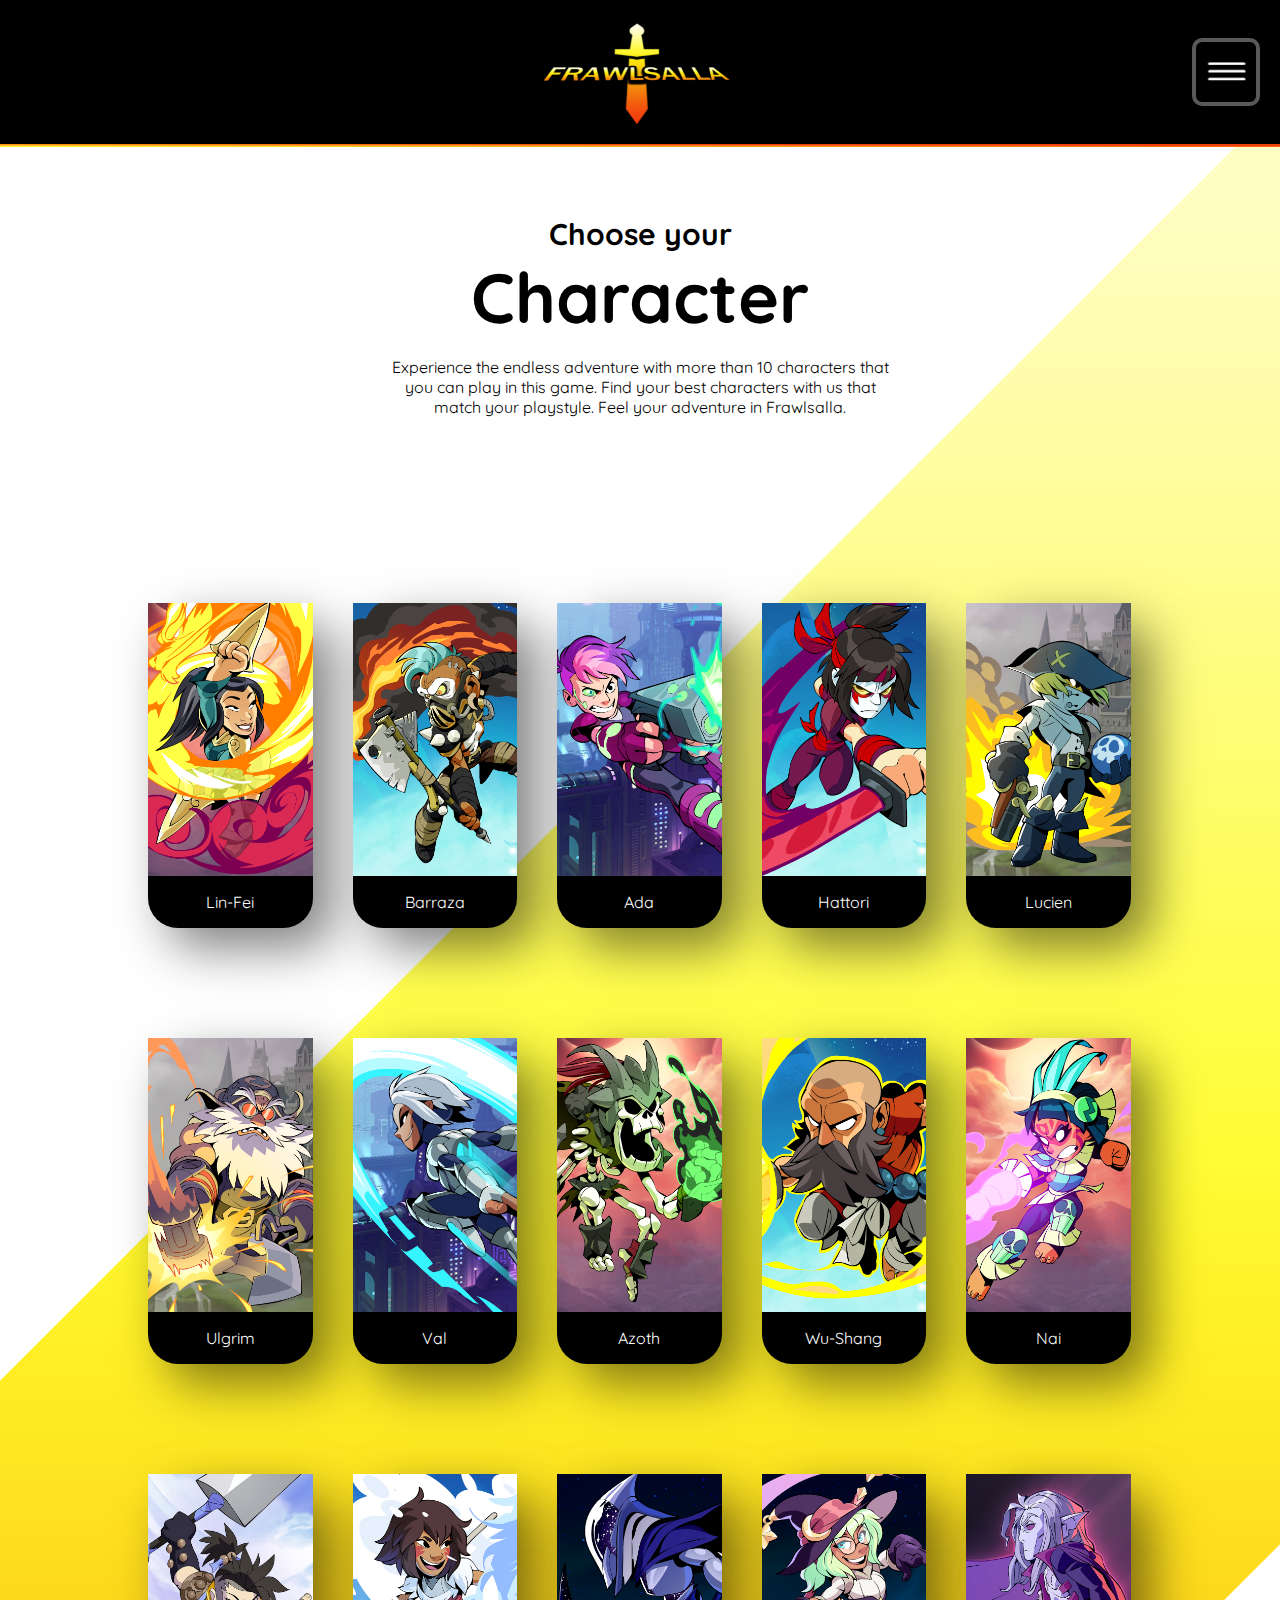
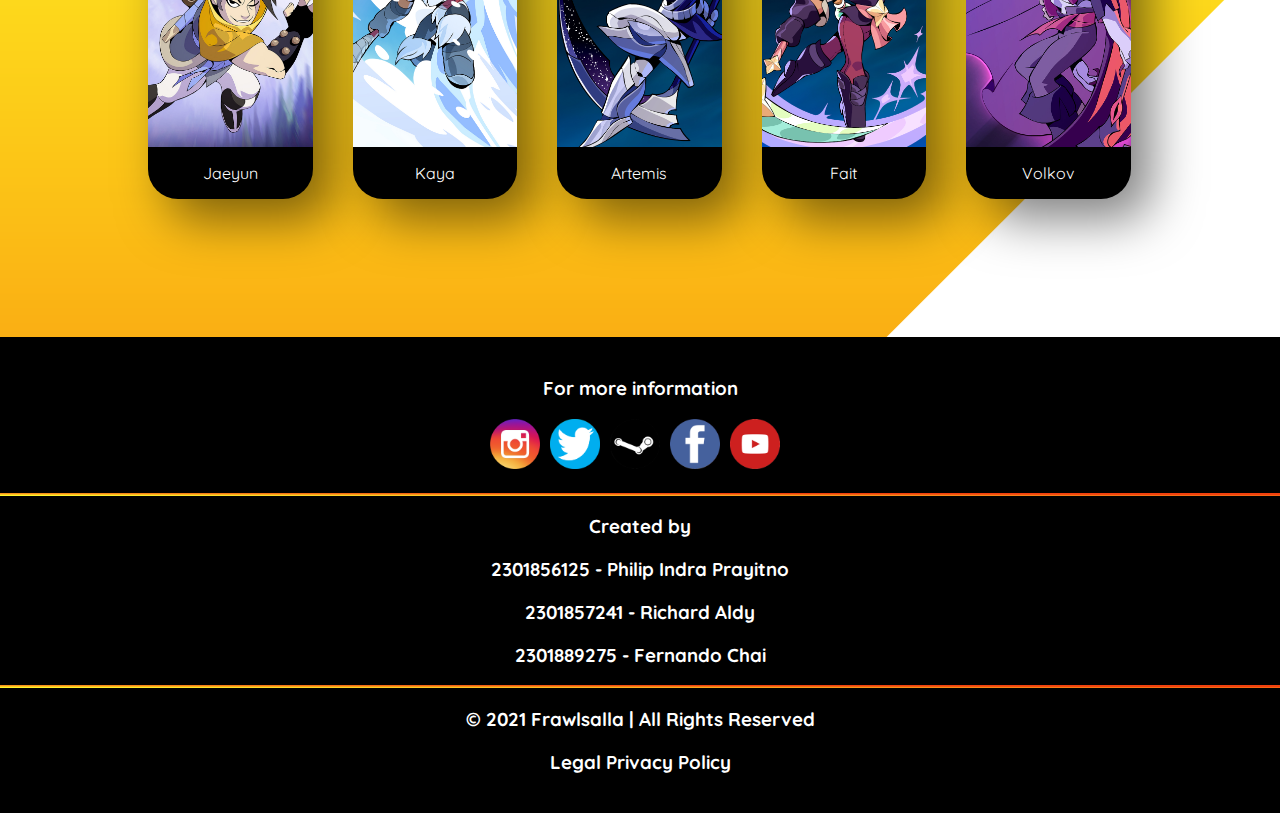
==== commit c9c44a1c: "fix: broken characters page" ====
--- a/Frawlsalla/characters.html
+++ b/Frawlsalla/characters.html
@@ -62,111 +62,108 @@
                             <p>Lin-Fei</p>
                         </div>
                     </div>
-                </div>
-
-                <div class="character ">
-                    <div class="sub-character">
-                        <img src="Assets/Characters/Barraza.png" alt="Barraza" width="200px">
-                        <p>Barraza</p>
-                    </div>
-                </div>
-
-                <div class="character">
-                    <div class="sub-character">
-                        <img src="Assets/Characters/Ada.png" alt="Ada" width="200px">
-                        <p>Ada</p>
-                    </div>
+
+                    <div class="character ">
+                        <div class="sub-character">
+                            <img src="Assets/Characters/Barraza.png" alt="Barraza" width="200px">
+                            <p>Barraza</p>
+                        </div>
+                    </div>
+    
+                    <div class="character">
+                        <div class="sub-character">
+                            <img src="Assets/Characters/Ada.png" alt="Ada" width="200px">
+                            <p>Ada</p>
+                        </div>
+                    </div>
+    
+                    <div class="character">
+                        <div class="sub-character">
+                            <img src="Assets/Characters/Hattori.png" alt="Hattori" width="200px">
+                            <p>Hattori</p>
+                        </div>
+                    </div>
+                    <div class="character">
+                        <div class="sub-character">
+                            <img src="Assets/Characters/Lucien.png" alt="Lucien" width="200px">
+                            <p>Lucien</p>
+                        </div>
+                    </div>
+            
+                    <div class="character">
+                        <div class="sub-character">
+                            <img src="Assets/Characters/Ulgrim.png" alt="Ulgrim" width="200px">
+                            <p>Ulgrim</p>
+                        </div>
+                    </div>
+            
+                    <div class="character">
+                        <div class="sub-character">
+                            <img src="Assets/Characters/Val.png" alt="Val" width="200px">
+                            <p>Val</p>
+                        </div>
+                    </div>
+            
+                    <div class="character">
+                        <div class="sub-character">
+                            <img src="Assets/Characters/Azoth.png" alt="Azoth" width="200px">
+                            <p>Azoth</p>
+                        </div>
+                    </div>
+            
+                    <div class="character">
+                        <div class="sub-character">
+                            <img src="Assets/Characters/Wu-Shang.png" alt="Wu-Shang" width="200px">
+                            <p>Wu-Shang</p>
+                        </div>
+                    </div>
+            
+                    <div class="character">
+                        <div class="sub-character">
+                            <img src="Assets/Characters/Nai.png" alt="Nai" width="200px">
+                            <p>Nai</p>
+                        </div>
+                    </div>
+            
+                    <div class="character">
+                        <div class="sub-character">
+                            <img src="Assets/Characters/Jaeyun_WebSplash.jpg" alt="Jaeyun" width="200px">
+                            <p>Jaeyun</p>
+                        </div>
+                    </div>
+            
+                    <div class="character">
+                        <div class="sub-character">
+                            <img src="Assets/Characters/Kaya.png" alt="Kaya" width="200px">
+                            <p>Kaya</p>
+                        </div>
+                    </div>
+            
+                    <div class="character">
+                        <div class="sub-character">
+                            <img src="Assets/Characters/Artemis.png" alt="Artemis" width="200px">
+                            <div class="character-name">
+                                <p>Artemis</p>
+                            </div>
+                        </div>
+                    </div>
+            
+                    <div class="character">
+                        <div class="sub-character">
+                            <img src="Assets/Characters/Fait.png" alt="Fait" width="200px">
+                            <p>Fait</p>
+                        </div>
+                    </div>
+            
+                    <div class="character">
+                        <div class="sub-character">
+                            <img src="Assets/Characters/LegendSPLASHCard_Volkov.jpg" alt="Volkov" width="200px">
+                            <p>Volkov</p>
+                        </div>
+                    </div>
+
                 </div>
             </div>
-
-            <div class="character">
-                <div class="sub-character">
-                    <img src="Assets/Characters/Hattori.png" alt="Hattori" width="200px">
-                    <p>Hattori</p>
-                </div>
-            </div>
-        </div>
-
-        <div class="character">
-            <div class="sub-character">
-                <img src="Assets/Characters/Lucien.png" alt="Lucien" width="200px">
-                <p>Lucien</p>
-            </div>
-        </div>
-
-        <div class="character">
-            <div class="sub-character">
-                <img src="Assets/Characters/Ulgrim.png" alt="Ulgrim" width="200px">
-                <p>Ulgrim</p>
-            </div>
-        </div>
-
-        <div class="character">
-            <div class="sub-character">
-                <img src="Assets/Characters/Val.png" alt="Val" width="200px">
-                <p>Val</p>
-            </div>
-        </div>
-
-        <div class="character">
-            <div class="sub-character">
-                <img src="Assets/Characters/Azoth.png" alt="Azoth" width="200px">
-                <p>Azoth</p>
-            </div>
-        </div>
-
-        <div class="character">
-            <div class="sub-character">
-                <img src="Assets/Characters/Wu-Shang.png" alt="Wu-Shang" width="200px">
-                <p>Wu-Shang</p>
-            </div>
-        </div>
-
-        <div class="character">
-            <div class="sub-character">
-                <img src="Assets/Characters/Nai.png" alt="Nai" width="200px">
-                <p>Nai</p>
-            </div>
-        </div>
-
-        <div class="character">
-            <div class="sub-character">
-                <img src="Assets/Characters/Jaeyun_WebSplash.jpg" alt="Jaeyun" width="200px">
-                <p>Jaeyun</p>
-            </div>
-        </div>
-
-        <div class="character">
-            <div class="sub-character">
-                <img src="Assets/Characters/Kaya.png" alt="Kaya" width="200px">
-                <p>Kaya</p>
-            </div>
-        </div>
-
-        <div class="character">
-            <div class="sub-character">
-                <img src="Assets/Characters/Artemis.png" alt="Artemis" width="200px">
-                <div class="character-name">
-                    <p>Artemis</p>
-                </div>
-            </div>
-        </div>
-
-        <div class="character">
-            <div class="sub-character">
-                <img src="Assets/Characters/Fait.png" alt="Fait" width="200px">
-                <p>Fait</p>
-            </div>
-        </div>
-
-        <div class="character">
-            <div class="sub-character">
-                <img src="Assets/Characters/LegendSPLASHCard_Volkov.jpg" alt="Volkov" width="200px">
-                <p>Volkov</p>
-            </div>
-        </div>
-        </div>
-        </div>
         </div>
     </main>
 
